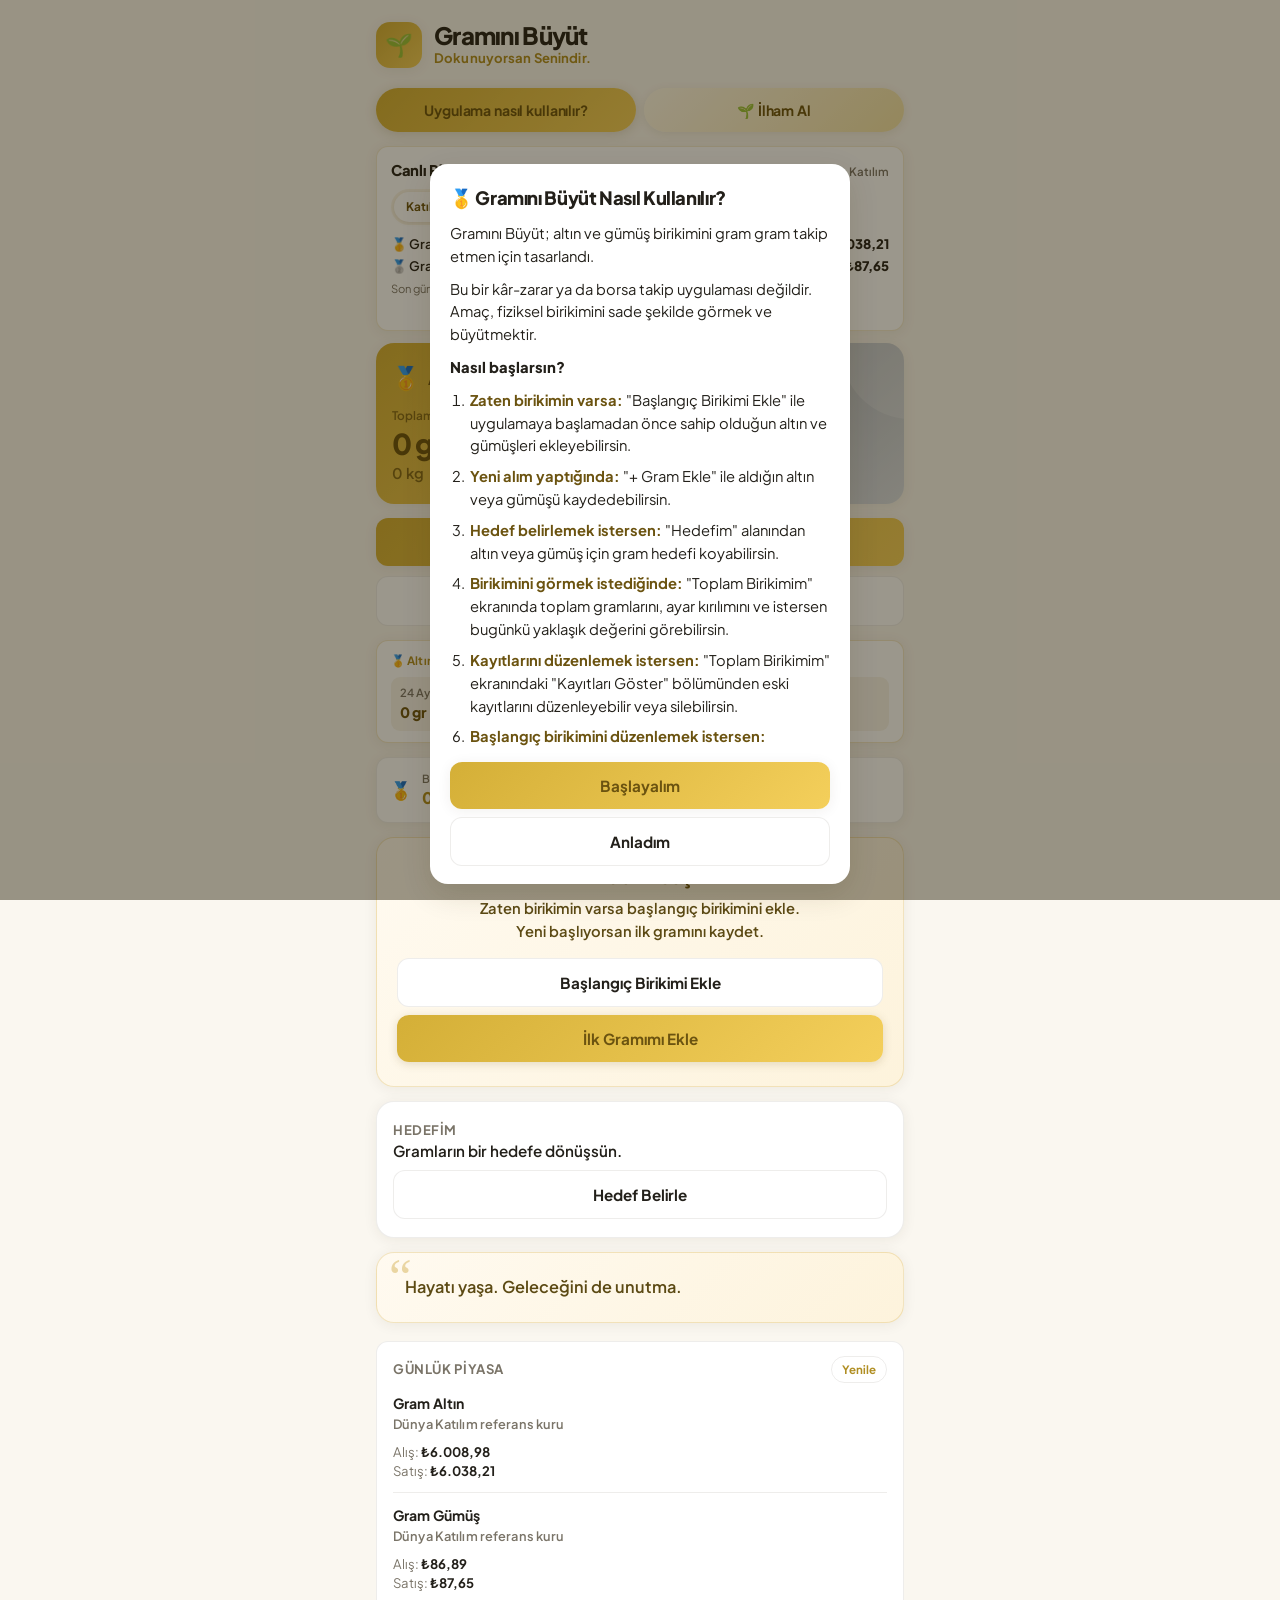
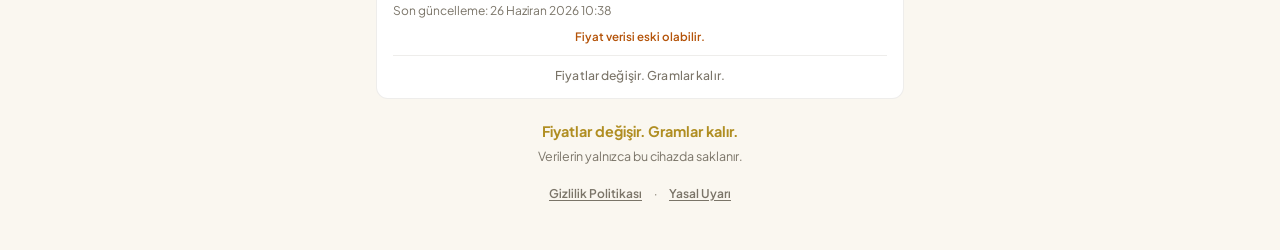
==== index.html @ e0382fda "Add files via upload feat: add live market card and dual market architecture" ====
<!DOCTYPE html>
<html lang="tr">
<head>
  <meta charset="UTF-8">
  <meta name="viewport" content="width=device-width, initial-scale=1.0, viewport-fit=cover">
  <meta name="theme-color" content="#caa12f">
  <meta name="apple-mobile-web-app-capable" content="yes">
  <meta name="apple-mobile-web-app-title" content="Gramını Büyüt">
  <meta name="apple-mobile-web-app-status-bar-style" content="default">
  <meta name="description" content="Fiziksel altın ve külçe gümüş biriktirme alışkanlığı. Dokunuyorsan Senindir.">
  <title>Gramını Büyüt</title>
  <link rel="manifest" href="manifest.webmanifest">
  <link rel="icon" href="favicon.ico" sizes="48x48">
  <link rel="icon" href="icons/icon.svg" type="image/svg+xml">
  <link rel="icon" href="icons/icon-192.png" sizes="192x192" type="image/png">
  <link rel="apple-touch-icon" href="icons/apple-touch-icon.png">
  <link rel="stylesheet" href="styles.css?v=40">
  <link rel="preconnect" href="https://fonts.googleapis.com">
  <link rel="preconnect" href="https://fonts.gstatic.com" crossorigin>
  <link href="https://fonts.googleapis.com/css2?family=Plus+Jakarta+Sans:wght@400;500;600;700;800&display=swap" rel="stylesheet">
</head>
<body>
  <div class="app">
    <header class="header">
      <div class="brand" id="brand-home-btn" role="button" tabindex="0" aria-label="Ana sayfaya dön">
        <span class="brand-logo" aria-hidden="true">🌱</span>
        <div class="brand-text">
          <h1 class="brand-title" id="brand-title">Gramını Büyüt</h1>
          <p class="brand-tagline">Dokunuyorsan Senindir.</p>
          <p class="brand-greeting hidden" id="brand-greeting"></p>
        </div>
      </div>
    </header>

    <!-- ANA EKRAN -->
    <main class="view" id="home-view">
      <div class="home-help-wrap">
        <button type="button" class="home-help-btn" id="open-onboarding-btn">Uygulama nasıl kullanılır?</button>
        <button type="button" class="home-inspiration-btn" id="open-inspiration-btn">🌱 İlham Al</button>
      </div>

      <section class="live-market-card" id="live-market-card" aria-labelledby="live-market-title">
        <div class="live-market-head">
          <h2 class="live-market-title" id="live-market-title">Canlı Piyasa</h2>
          <span class="live-market-source-label" id="live-market-source-label" aria-hidden="true"></span>
        </div>
        <div class="market-source-picker" role="tablist" aria-label="Piyasa kaynağı">
          <button type="button" class="market-source-btn active" data-source="participation" role="tab" aria-selected="true">Katılım</button>
          <button type="button" class="market-source-btn" data-source="freeMarket" role="tab" aria-selected="false">Serbest Piyasa</button>
        </div>
        <div class="live-market-body" id="live-market-body"></div>
        <p class="live-market-disclaimer">Fiyatlar bilgilendirme amaçlıdır, yatırım tavsiyesi değildir.</p>
      </section>

      <section class="totals">
        <article class="total-card total-gold">
          <div class="total-card-head">
            <span class="total-icon" aria-hidden="true">🥇</span>
            <span class="total-name">Altın</span>
          </div>
          <p class="total-label">Toplam Altın Gramı</p>
          <p class="total-grams" id="gold-total-grams">0 gr</p>
          <p class="total-kg" id="gold-total-kg">0 kg</p>
          <p class="total-estimate hidden" id="gold-total-estimate"></p>
        </article>

        <article class="total-card total-silver">
          <div class="total-card-head">
            <span class="total-icon" aria-hidden="true">🥈</span>
            <span class="total-name">Gümüş</span>
          </div>
          <p class="total-label">Toplam Gümüş Gramı</p>
          <p class="total-grams" id="silver-total-grams">0 gr</p>
          <p class="total-kg" id="silver-total-kg">0 kg</p>
          <p class="total-estimate hidden" id="silver-total-estimate"></p>
        </article>
      </section>

      <div class="home-actions home-actions--primary">
        <button type="button" class="btn btn-primary btn-block" id="open-add-btn">+ Gram Ekle</button>
        <button type="button" class="btn btn-ghost btn-block" id="open-history-btn">📊 Toplam Birikimim</button>
      </div>

      <section class="purity-strip" id="gold-purity-strip">
        <span class="purity-strip-label">🥇 Altın ayar kırılımı</span>
        <div class="purity-breakdown" id="gold-purity-breakdown"></div>
      </section>

      <section class="month-bar">
        <div class="month-stat month-gold">
          <span class="month-stat-icon" aria-hidden="true">🥇</span>
          <div class="month-stat-text">
            <span class="month-stat-label">Bu ay eklenen altın</span>
            <span class="month-stat-value" id="gold-month-grams">0 gr</span>
          </div>
        </div>
        <div class="month-stat month-silver">
          <span class="month-stat-icon" aria-hidden="true">🥈</span>
          <div class="month-stat-text">
            <span class="month-stat-label">Bu ay eklenen gümüş</span>
            <span class="month-stat-value" id="silver-month-grams">0 gr</span>
          </div>
        </div>
      </section>

      <section class="start-card hidden" id="start-card">
        <h2 class="start-card-title">İlk adımı seç</h2>
        <p class="start-card-text">Zaten birikimin varsa başlangıç birikimini ekle.<br>Yeni başlıyorsan ilk gramını kaydet.</p>
        <div class="start-card-actions">
          <button type="button" class="btn btn-ghost start-card-btn" id="start-card-initial-btn">Başlangıç Birikimi Ekle</button>
          <button type="button" class="btn btn-primary start-card-btn" id="start-card-first-gram-btn">İlk Gramımı Ekle</button>
        </div>
      </section>

      <section class="journey-card" id="journey-card">
        <div class="journey-row">
          <span class="journey-label">İlk gram</span>
          <span class="journey-value" id="journey-first-date">—</span>
        </div>
        <div class="journey-row">
          <span class="journey-label" id="journey-days-label">Gramını büyütmeye başlayalı</span>
          <span class="journey-value" id="journey-days">—</span>
        </div>
        <div class="journey-row journey-rhythm">
          <span class="journey-label">Birikim ritmi</span>
          <span class="journey-value" id="journey-rhythm">—</span>
        </div>
      </section>

      <section class="goal-card" id="goal-card"></section>

      <section class="motivation-card" id="motivation-card">
        <span class="motivation-quote-mark" aria-hidden="true">“</span>
        <p class="motivation-text" id="motivation-text"></p>
      </section>

      <section class="market-card" id="market-card">
        <div class="market-card-head">
          <h2 class="market-card-title">Günlük Piyasa</h2>
          <button type="button" class="market-refresh-btn" id="market-refresh-btn" aria-label="Fiyatları yenile">Yenile</button>
        </div>
        <div class="market-card-body" id="market-card-body"></div>
        <p class="market-card-foot">Fiyatlar değişir. Gramlar kalır.</p>
      </section>

      <footer class="footer">
        <p class="footer-tagline">Fiyatlar değişir. Gramlar kalır.</p>
        <p class="footer-note">Verilerin yalnızca bu cihazda saklanır.</p>
        <nav class="footer-legal" aria-label="Yasal bilgiler">
          <a href="./privacy-policy.html">Gizlilik Politikası</a>
          <span class="footer-legal-sep" aria-hidden="true">·</span>
          <a href="./legal-notice.html">Yasal Uyarı</a>
        </nav>
      </footer>
    </main>

    <!-- KAYIT EKLE / DÜZENLE -->
    <main class="view hidden" id="add-view">
      <button type="button" class="btn-back" id="add-back-btn"><span aria-hidden="true">←</span> Panoma Dön</button>
      <section class="card">
        <h2 class="card-title" id="add-title">Gram Ekle</h2>
        <p class="card-desc" id="add-desc">Biriktirdiğin fiziksel altın veya gümüşü ekle.</p>

        <form id="record-form" class="record-form">
          <div class="field">
            <span class="field-label">Varlık türü</span>
            <div class="segment" id="asset-segment" role="tablist">
              <button type="button" class="segment-btn active" data-asset="gold" role="tab">🥇 Altın</button>
              <button type="button" class="segment-btn" data-asset="silver" role="tab">🥈 Gümüş</button>
            </div>
          </div>

          <div class="field" id="purity-field">
            <span class="field-label">Ayar</span>
            <div class="segment segment-purity" id="purity-segment" role="tablist"></div>
          </div>

          <div class="field">
            <label class="field-label" for="item-type">Ürün türü</label>
            <select id="item-type" class="select-input"></select>
          </div>

          <div class="field" id="quantity-field">
            <label class="field-label" for="quantity">Adet</label>
            <div class="stepper">
              <button type="button" class="stepper-btn" id="qty-minus" aria-label="Azalt">−</button>
              <input type="number" id="quantity" class="stepper-input" min="1" step="1" value="1" inputmode="numeric">
              <button type="button" class="stepper-btn" id="qty-plus" aria-label="Artır">+</button>
            </div>
          </div>

          <div class="field hidden" id="grams-field">
            <label class="field-label" for="grams-input">Gram</label>
            <div class="grams-input-wrap">
              <input type="number" id="grams-input" class="text-input" min="0.01" step="any" placeholder="0" inputmode="decimal">
              <span class="grams-unit">gr</span>
            </div>
          </div>

          <p class="grams-preview" id="grams-preview" aria-live="polite"></p>

          <div class="field">
            <label class="field-label" for="record-date">Tarih</label>
            <input type="date" id="record-date" class="text-input">
          </div>

          <div class="field">
            <label class="field-label" for="record-note">Not <span class="field-optional">(opsiyonel)</span></label>
            <input type="text" id="record-note" class="text-input" maxlength="140" placeholder="Örn: Bayram harçlığıyla aldım">
          </div>

          <button type="submit" class="btn btn-primary btn-block" id="record-submit">Kaydet</button>
        </form>
      </section>
    </main>

    <!-- TOPLAM BİRİKİMİM -->
    <main class="view hidden" id="history-view">
      <button type="button" class="btn-back" id="history-back-btn"><span aria-hidden="true">←</span> Panoma Dön</button>
      <section class="card">
        <h2 class="card-title">Toplam Birikimim</h2>
        <p class="card-desc">Tüm altın ve gümüş birikimin tek yerde.</p>

        <!-- Üst özet -->
        <div class="summary-block">
          <div class="summary-totals">
            <div class="summary-total summary-gold">
              <span class="summary-total-label">🥇 Toplam Altın</span>
              <span class="summary-total-value" id="summary-gold-total">0 gr</span>
            </div>
            <div class="summary-total summary-silver">
              <span class="summary-total-label">🥈 Toplam Gümüş</span>
              <span class="summary-total-value" id="summary-silver-total">0 gr</span>
            </div>
          </div>
          <div class="summary-purity">
            <span class="summary-purity-title">Altın ayar kırılımı</span>
            <div class="purity-breakdown" id="summary-purity-breakdown"></div>
          </div>
        </div>

        <!-- Tahmini değer opsiyonu (ikincil) -->
        <div class="estimate-option">
          <label class="switch-row" for="estimate-toggle">
            <span class="switch-text">Bugünkü tahmini değerini görmek ister misin?</span>
            <span class="switch">
              <input type="checkbox" id="estimate-toggle">
              <span class="switch-track" aria-hidden="true"></span>
            </span>
          </label>
          <div id="estimate-panel" class="estimate-panel hidden"></div>
        </div>

        <div class="initial-edit-wrap hidden" id="initial-edit-wrap">
          <button type="button" class="btn btn-ghost btn-block initial-edit-btn" id="edit-initial-records-btn">Başlangıç Birikimlerimi Düzenle</button>
        </div>

        <!-- Kayıt listesi -->
        <div class="savings-list-section" id="history-records-section">
          <div class="savings-list-header">
            <h3 class="savings-list-title">Kayıtlar</h3>
            <button
              type="button"
              class="savings-list-toggle"
              id="history-records-toggle"
              aria-expanded="false"
              aria-controls="history-records-panel"
            >Kayıtları Göster</button>
          </div>
          <div id="history-records-panel" class="history-records-panel hidden">
            <div id="history-list"></div>
            <p id="history-empty" class="empty-text hidden">Henüz gram eklemedin. İlk gramını eklemeye ne dersin?</p>
          </div>
        </div>
      </section>
    </main>

    <!-- KUTLAMA -->
    <div id="celebrate-overlay" class="modal-overlay hidden">
      <div class="modal celebrate-modal">
        <span class="celebrate-emoji" aria-hidden="true">🎉</span>
        <h2 class="celebrate-title">Tebrikler!</h2>
        <p class="celebrate-lead">Bugün gelecekteki kendin için harika bir şey yaptın.</p>
        <ul class="celebrate-stats" id="celebrate-stats"></ul>
        <p class="celebrate-footer">Gramını büyütmeye devam et.</p>
        <button type="button" class="btn btn-primary btn-block" id="celebrate-close">Panoma Dön</button>
      </div>
    </div>

    <!-- BAŞLANGIÇ BİRİKİMİ -->
    <div id="initial-overlay" class="modal-overlay hidden">
      <div class="modal modal-compact initial-modal">
        <h3 class="modal-title" id="initial-modal-title">Başlangıç Birikimi</h3>
        <p class="modal-lead">Uygulamaya başlamadan önce sahip olduğun altın ve gümüşleri tek seferde ekleyebilirsin.</p>
        <form id="initial-form" class="initial-form">
          <div class="field">
            <span class="field-label">Varlık</span>
            <div class="segment" id="initial-asset-segment" role="tablist">
              <button type="button" class="segment-btn active" data-asset="gold" role="tab">🥇 Altın</button>
              <button type="button" class="segment-btn" data-asset="silver" role="tab">🥈 Gümüş</button>
            </div>
          </div>
          <div class="field" id="initial-purity-field">
            <span class="field-label">Ayar</span>
            <div class="segment segment-purity" id="initial-purity-segment" role="tablist"></div>
          </div>
          <div class="field">
            <label class="field-label" for="initial-grams-input">Gram</label>
            <div class="grams-input-wrap">
              <input type="number" id="initial-grams-input" class="text-input" min="0.01" step="any" placeholder="0" inputmode="decimal" required>
              <span class="grams-unit">gr</span>
            </div>
          </div>
          <p class="initial-save-notice hidden" id="initial-save-notice" role="status">✓ Başlangıç birikimi kaydedildi.<br>İstersen başka bir birikim daha ekleyebilirsin.</p>
          <button type="submit" class="btn btn-primary btn-block">Kaydet</button>
          <button type="button" class="btn btn-ghost btn-block" id="initial-cancel-btn">Vazgeç</button>
        </form>
        <p class="initial-count-note hidden" id="initial-count-note"></p>
        <button type="button" class="btn btn-ghost btn-block hidden" id="initial-done-btn">Bitir</button>
      </div>
    </div>

    <!-- SİL ONAY -->
    <div id="delete-overlay" class="modal-overlay hidden">
      <div class="modal modal-compact">
        <h3 class="modal-title">Kaydı Sil</h3>
        <p class="modal-lead">Bu kaydı silmek istediğine emin misin?</p>
        <p class="delete-record-name" id="delete-record-name"></p>
        <p class="modal-warning">Bu işlem geri alınamaz.</p>
        <div class="modal-actions">
          <button type="button" class="btn btn-ghost" id="delete-cancel">Vazgeç</button>
          <button type="button" class="btn btn-danger" id="delete-confirm">Sil</button>
        </div>
      </div>
    </div>

    <!-- HEDEF -->
    <div id="goal-overlay" class="modal-overlay hidden">
      <div class="modal modal-compact goal-modal">
        <h3 class="modal-title" id="goal-modal-title">Hedef Belirle</h3>
        <p class="modal-lead">Fiziksel birikim hedefini gram üzerinden belirle.</p>
        <form id="goal-form" class="goal-form">
          <div class="field">
            <span class="field-label">Varlık</span>
            <div class="segment" id="goal-asset-segment" role="tablist">
              <button type="button" class="segment-btn active" data-asset="gold" role="tab">🥇 Altın</button>
              <button type="button" class="segment-btn" data-asset="silver" role="tab">🥈 Gümüş</button>
            </div>
          </div>
          <div class="field">
            <label class="field-label" for="goal-title">Hedef adı</label>
            <input type="text" id="goal-title" class="text-input" maxlength="80" placeholder="Ör. İlk bahçeli evim için" required>
          </div>
          <div class="field">
            <label class="field-label" for="goal-target-grams">Hedef gram</label>
            <div class="grams-input-wrap">
              <input type="number" id="goal-target-grams" class="text-input" min="0.01" step="any" placeholder="10" inputmode="decimal" required>
              <span class="grams-unit">gr</span>
            </div>
          </div>
          <button type="submit" class="btn btn-primary btn-block">Kaydet</button>
          <button type="button" class="btn btn-danger btn-block hidden" id="goal-delete-btn">Hedefi Sil</button>
          <button type="button" class="btn btn-ghost btn-block" id="goal-cancel-btn">Vazgeç</button>
        </form>
      </div>
    </div>

    <!-- HOŞ GELDİN / UYGULAMA HAKKINDA -->
    <div id="onboarding-overlay" class="modal-overlay onboarding-overlay hidden">
      <div class="modal onboarding-modal" role="dialog" aria-labelledby="onboarding-title">
        <h2 class="onboarding-title" id="onboarding-title">🥇 Gramını Büyüt Nasıl Kullanılır?</h2>
        <div class="onboarding-body">
          <p>Gramını Büyüt; altın ve gümüş birikimini gram gram takip etmen için tasarlandı.</p>
          <p>Bu bir kâr-zarar ya da borsa takip uygulaması değildir. Amaç, fiziksel birikimini sade şekilde görmek ve büyütmektir.</p>
          <p class="onboarding-subtitle">Nasıl başlarsın?</p>
          <ol class="onboarding-list onboarding-steps">
            <li><strong>Zaten birikimin varsa:</strong> &quot;Başlangıç Birikimi Ekle&quot; ile uygulamaya başlamadan önce sahip olduğun altın ve gümüşleri ekleyebilirsin.</li>
            <li><strong>Yeni alım yaptığında:</strong> &quot;+ Gram Ekle&quot; ile aldığın altın veya gümüşü kaydedebilirsin.</li>
            <li><strong>Hedef belirlemek istersen:</strong> &quot;Hedefim&quot; alanından altın veya gümüş için gram hedefi koyabilirsin.</li>
            <li><strong>Birikimini görmek istediğinde:</strong> &quot;Toplam Birikimim&quot; ekranında toplam gramlarını, ayar kırılımını ve istersen bugünkü yaklaşık değerini görebilirsin.</li>
            <li><strong>Kayıtlarını düzenlemek istersen:</strong> &quot;Toplam Birikimim&quot; ekranındaki &quot;Kayıtları Göster&quot; bölümünden eski kayıtlarını düzenleyebilir veya silebilirsin.</li>
            <li><strong>Başlangıç birikimini düzenlemek istersen:</strong> &quot;Başlangıç Birikimlerimi Düzenle&quot; butonundan önceki birikim kayıtlarına ulaşabilirsin.</li>
          </ol>
          <p class="onboarding-subtitle">Unutma:</p>
          <p>Büyük birikimler çoğu zaman büyük adımlarla değil, küçük ama düzenli adımlarla oluşur.</p>
          <p>Bugün az olabilir ama az, yoktan çoktur.</p>
          <p class="onboarding-signoff">Dokunuyorsan senindir. 🥇🥈</p>
        </div>
        <div class="onboarding-actions">
          <button type="button" class="btn btn-primary btn-block" id="onboarding-start-btn">Başlayalım</button>
          <button type="button" class="btn btn-ghost btn-block" id="onboarding-got-it-btn">Anladım</button>
        </div>
      </div>
    </div>

    <!-- İSİM (ilk açılışta bir kez) -->
    <div id="name-overlay" class="modal-overlay hidden">
      <div class="modal modal-compact">
        <span class="name-emoji" aria-hidden="true">🌱</span>
        <h3 class="modal-title">Adın nedir?</h3>
        <p class="modal-lead">Sana sıcak bir şekilde hitap edebilmek için.</p>
        <form id="name-form" class="name-form">
          <input type="text" id="name-input" class="text-input" maxlength="40" placeholder="Adın" autocomplete="given-name">
          <button type="submit" class="btn btn-primary btn-block">Başla</button>
        </form>
      </div>
    </div>

    <!-- İLHAM KARTLARI -->
    <div id="inspiration-overlay" class="modal-overlay hidden">
      <div class="modal inspiration-modal" role="dialog" aria-label="İlham Kartı">
        <p class="inspiration-category" id="inspiration-category"></p>
        <div class="inspiration-card-display">
          <p class="inspiration-text" id="inspiration-text"></p>
          <p class="inspiration-signoff">Gramını Büyüt 🌱</p>
        </div>
        <div class="inspiration-actions">
          <button type="button" class="btn btn-primary btn-block" id="inspiration-next-btn">Yeni Kart</button>
          <button type="button" class="btn btn-ghost btn-block" id="inspiration-close-btn">Kapat</button>
        </div>
      </div>
    </div>

    <div id="toast" class="toast hidden"></div>
  </div>

  <script src="inspiration-cards.js?v=2"></script>
  <script src="app.js?v=42"></script>
</body>
</html>
---- styles.css ----
*,
*::before,
*::after { box-sizing: border-box; margin: 0; padding: 0; }

:root {
  --bg: #faf7f0;
  --surface: #ffffff;
  --surface-2: #f7f4ec;
  --border: rgba(40, 30, 0, 0.08);
  --text: #23201a;
  --text-muted: #7a7468;
  --primary: #caa12f;
  --primary-hover: #b08e22;
  --danger: #dc2626;
  --radius: 18px;
  --radius-sm: 12px;
  --shadow: 0 2px 14px rgba(60, 45, 0, 0.07);
  --shadow-hover: 0 10px 30px rgba(60, 45, 0, 0.14);
  --gold-from: #d4af37;
  --gold-to: #f4cf5b;
  --gold-ink: #6b5310;
  --silver-from: #9aa1ab;
  --silver-to: #d7dce3;
  --silver-ink: #3f4651;
  --font: 'Plus Jakarta Sans', system-ui, -apple-system, sans-serif;
}

body {
  font-family: var(--font);
  background: var(--bg);
  color: var(--text);
  line-height: 1.5;
  min-height: 100vh;
  -webkit-font-smoothing: antialiased;
}

.app {
  max-width: 560px;
  margin: 0 auto;
  padding: 22px 16px calc(40px + env(safe-area-inset-bottom));
}

/* Header */
.header { margin-bottom: 20px; }

.brand {
  display: flex;
  align-items: center;
  gap: 12px;
  cursor: pointer;
}

.brand:hover { opacity: 0.88; }

.brand:focus-visible {
  outline: 2px solid var(--primary);
  outline-offset: 4px;
  border-radius: var(--radius-sm);
}

.brand-logo {
  width: 46px; height: 46px;
  display: flex; align-items: center; justify-content: center;
  border-radius: 14px;
  font-size: 1.4rem;
  background: linear-gradient(135deg, var(--gold-from), var(--gold-to));
  box-shadow: var(--shadow);
  flex-shrink: 0;
}

.brand-title {
  font-size: 1.5rem;
  font-weight: 800;
  letter-spacing: -0.03em;
  line-height: 1.1;
}

.brand-tagline {
  color: var(--primary-hover);
  font-size: 0.82rem;
  font-weight: 700;
  letter-spacing: 0.01em;
}

.brand-greeting {
  margin-top: 3px;
  font-size: 0.92rem;
  font-weight: 600;
  color: var(--text-muted);
  letter-spacing: -0.01em;
}

/* Views */
.view { animation: fade-in 0.25s ease; }
.hidden { display: none !important; }

@keyframes fade-in {
  from { opacity: 0; transform: translateY(6px); }
  to { opacity: 1; transform: translateY(0); }
}

/* Home help / inspiration buttons */
.home-help-wrap {
  display: flex;
  flex-direction: row;
  flex-wrap: wrap;
  justify-content: center;
  align-items: stretch;
  gap: 8px;
  margin-top: 14px;
  margin-bottom: 14px;
}

.home-help-btn,
.home-inspiration-btn {
  display: inline-flex;
  align-items: center;
  justify-content: center;
  min-height: 44px;
  padding: 11px 16px;
  border: none;
  border-radius: 999px;
  font: inherit;
  font-size: 0.88rem;
  font-weight: 700;
  letter-spacing: -0.01em;
  line-height: 1.2;
  text-align: center;
  cursor: pointer;
  flex: 1 1 160px;
  max-width: 100%;
  transition: transform 0.12s ease, box-shadow 0.15s ease, background 0.15s ease;
}

.home-help-btn {
  background: linear-gradient(135deg, var(--gold-from), var(--gold-to));
  box-shadow: 0 2px 12px rgba(107, 83, 16, 0.18);
  color: var(--gold-ink);
}

.home-inspiration-btn {
  background: linear-gradient(135deg, #fff9eb, #f3e2a8);
  box-shadow: 0 2px 10px rgba(107, 83, 16, 0.1);
  color: var(--gold-ink);
}

.home-help-btn:hover {
  box-shadow: var(--shadow-hover);
}

.home-inspiration-btn:hover {
  background: linear-gradient(135deg, #fff5dc, #edd889);
  box-shadow: 0 4px 14px rgba(107, 83, 16, 0.14);
}

.home-help-btn:active,
.home-inspiration-btn:active { transform: scale(0.98); }

.home-help-btn:focus-visible,
.home-inspiration-btn:focus-visible {
  outline: 2px solid var(--primary);
  outline-offset: 3px;
}

@media (max-width: 400px) {
  .home-help-wrap {
    flex-direction: column;
    align-items: stretch;
  }

  .home-help-btn,
  .home-inspiration-btn {
    flex: none;
    width: 100%;
  }
}

/* Canlı Piyasa (kompakt üst kart) */
.live-market-card {
  background: var(--surface);
  border: 1px solid rgba(202, 161, 47, 0.22);
  border-radius: var(--radius-sm);
  padding: 12px 14px 10px;
  margin-bottom: 12px;
  box-shadow: var(--shadow);
}

.live-market-head {
  display: flex;
  align-items: baseline;
  justify-content: space-between;
  gap: 8px;
  margin-bottom: 8px;
}

.live-market-title {
  font-size: 0.92rem;
  font-weight: 800;
  letter-spacing: -0.02em;
  margin: 0;
}

.live-market-source-label {
  font-size: 0.72rem;
  font-weight: 600;
  color: var(--text-muted);
  white-space: nowrap;
}

.market-source-picker {
  display: inline-flex;
  gap: 4px;
  padding: 3px;
  margin-bottom: 10px;
  background: rgba(202, 161, 47, 0.1);
  border-radius: 999px;
}

.market-source-btn {
  border: none;
  background: transparent;
  color: var(--text-muted);
  font: inherit;
  font-size: 0.74rem;
  font-weight: 700;
  padding: 6px 12px;
  border-radius: 999px;
  cursor: pointer;
  transition: background 0.15s ease, color 0.15s ease;
}

.market-source-btn.active {
  background: var(--surface);
  color: var(--gold-ink);
  box-shadow: 0 1px 4px rgba(107, 83, 16, 0.12);
}

.market-source-btn:focus-visible {
  outline: 2px solid var(--primary);
  outline-offset: 2px;
}

.live-market-row {
  display: flex;
  align-items: center;
  justify-content: space-between;
  gap: 8px;
  font-size: 0.82rem;
  line-height: 1.35;
  margin: 0 0 4px;
}

.live-market-row--muted {
  opacity: 0.65;
}

.live-market-row-label {
  font-weight: 600;
  flex-shrink: 0;
}

.live-market-row-value {
  font-weight: 800;
  text-align: right;
  min-width: 0;
}

.live-market-change {
  display: inline-block;
  margin-left: 6px;
  font-size: 0.72rem;
  font-weight: 700;
  white-space: nowrap;
}

.live-market-change--up { color: #1a7f4b; }
.live-market-change--down { color: #b42318; }

.live-market-updated {
  font-size: 0.7rem;
  color: var(--text-muted);
  margin: 6px 0 0;
}

.live-market-unavailable {
  font-size: 0.8rem;
  color: var(--text-muted);
  margin: 0;
}

.live-market-disclaimer {
  font-size: 0.68rem;
  color: var(--text-muted);
  line-height: 1.4;
  margin: 8px 0 0;
  text-align: center;
}

/* Total cards (en önemli metrikler) */
.totals {
  display: grid;
  grid-template-columns: 1fr 1fr;
  gap: 12px;
  margin-bottom: 14px;
}

.total-card {
  border-radius: var(--radius);
  padding: 18px 16px 20px;
  color: #fff;
  box-shadow: var(--shadow);
  position: relative;
  overflow: hidden;
  min-width: 0;
}

.total-card::after {
  content: '';
  position: absolute;
  top: -40%; right: -30%;
  width: 140px; height: 140px;
  border-radius: 50%;
  background: rgba(255, 255, 255, 0.18);
}

.total-gold { background: linear-gradient(140deg, var(--gold-from), var(--gold-to)); color: var(--gold-ink); }
.total-silver { background: linear-gradient(140deg, var(--silver-from), var(--silver-to)); color: var(--silver-ink); }

.total-card-head {
  display: flex;
  align-items: center;
  gap: 8px;
  margin-bottom: 12px;
}

.total-icon { font-size: 1.4rem; }

.total-name {
  font-weight: 800;
  font-size: 1.05rem;
  letter-spacing: -0.01em;
}

.total-label {
  font-size: 0.74rem;
  font-weight: 600;
  opacity: 0.78;
  margin-bottom: 2px;
}

.total-grams {
  font-size: clamp(1.25rem, 6.5vw, 1.8rem);
  font-weight: 800;
  letter-spacing: -0.03em;
  line-height: 1.15;
  overflow-wrap: anywhere;
  word-break: break-word;
}

.total-kg {
  font-size: 0.92rem;
  font-weight: 600;
  opacity: 0.8;
  margin-top: 2px;
}

.total-estimate {
  font-size: 0.72rem;
  font-weight: 600;
  opacity: 0.88;
  margin-top: 8px;
  line-height: 1.35;
  overflow-wrap: anywhere;
}

/* Gold purity breakdown (toplam altının altında) */
.purity-strip {
  background: var(--surface);
  border: 1px solid rgba(202, 161, 47, 0.25);
  border-radius: var(--radius-sm);
  padding: 11px 14px;
  margin-bottom: 14px;
  box-shadow: var(--shadow);
}

.purity-strip-label {
  display: block;
  font-size: 0.72rem;
  font-weight: 700;
  color: var(--primary-hover);
  margin-bottom: 8px;
  letter-spacing: 0.01em;
}

.purity-breakdown {
  display: grid;
  grid-template-columns: repeat(3, 1fr);
  gap: 8px;
}

.purity-line {
  display: flex;
  flex-direction: column;
  gap: 1px;
  background: var(--surface-2);
  border-radius: 9px;
  padding: 7px 9px;
}

.purity-name { font-size: 0.7rem; color: var(--text-muted); font-weight: 600; }
.purity-grams { font-size: 0.9rem; font-weight: 800; letter-spacing: -0.02em; color: var(--gold-ink); }

/* Month bar (ikinci seviye) */
.month-bar {
  display: grid;
  grid-template-columns: 1fr 1fr;
  gap: 10px;
  margin-bottom: 14px;
}

.month-stat {
  display: flex;
  align-items: center;
  gap: 10px;
  background: var(--surface);
  border: 1px solid var(--border);
  border-radius: var(--radius-sm);
  padding: 12px 13px;
  box-shadow: var(--shadow);
}

.month-stat-icon { font-size: 1.1rem; }
.month-stat-text { display: flex; flex-direction: column; min-width: 0; }
.month-stat-label { font-size: 0.7rem; color: var(--text-muted); font-weight: 600; }
.month-stat-value { font-size: 1rem; font-weight: 800; letter-spacing: -0.02em; }
.month-gold .month-stat-value { color: var(--primary-hover); }
.month-silver .month-stat-value { color: var(--silver-ink); }

/* Journey card */
.journey-card {
  background: var(--surface);
  border: 1px solid var(--border);
  border-radius: var(--radius);
  padding: 14px 16px;
  box-shadow: var(--shadow);
  margin-bottom: 14px;
}

.journey-row {
  display: flex;
  justify-content: space-between;
  align-items: baseline;
  gap: 12px;
  padding: 6px 0;
}

.journey-row + .journey-row { border-top: 1px solid var(--border); }

.journey-label { color: var(--text-muted); font-size: 0.85rem; font-weight: 600; }
.journey-value { font-weight: 800; font-size: 0.95rem; text-align: right; letter-spacing: -0.01em; }
.journey-rhythm .journey-value { color: var(--primary-hover); }

/* İlk gün özel satırı: tek, ortalı, vurgulu */
.journey-row.first-day { justify-content: center; }
.journey-row.first-day .journey-value {
  text-align: center;
  font-size: 1.05rem;
  color: var(--primary-hover);
}

/* Başlangıç kartı (kayıt yokken) */
.start-card {
  text-align: center;
  background: linear-gradient(135deg, #fffaf0, #fdf3dc);
  border: 1px solid rgba(202, 161, 47, 0.25);
  border-radius: var(--radius);
  padding: 24px 20px;
  margin-bottom: 14px;
  box-shadow: var(--shadow);
}

.start-card-title {
  font-size: 1.18rem;
  font-weight: 800;
  letter-spacing: -0.02em;
  color: var(--gold-ink);
  margin-bottom: 6px;
}

.start-card-text {
  font-size: 0.92rem;
  font-weight: 600;
  line-height: 1.55;
  color: #5c4a14;
  margin-bottom: 16px;
}

.start-card-actions {
  display: flex;
  flex-direction: column;
  gap: 8px;
}

.start-card-btn {
  min-height: 44px;
  padding: 11px 14px;
  font-size: 0.88rem;
}

.start-card-btn.btn-primary {
  box-shadow: 0 2px 10px rgba(107, 83, 16, 0.18);
}

.start-card--focus {
  animation: start-card-pulse 1.2s ease;
}

@keyframes start-card-pulse {
  0%, 100% { box-shadow: var(--shadow); }
  50% { box-shadow: 0 0 0 3px rgba(202, 161, 47, 0.45), var(--shadow-hover); }
}

.text-link-btn {
  background: none;
  border: none;
  padding: 0;
  font: inherit;
  font-size: 0.88rem;
  font-weight: 600;
  color: var(--primary-hover);
  text-decoration: underline;
  text-underline-offset: 3px;
  cursor: pointer;
}

.text-link-btn:hover {
  color: var(--primary);
}

.initial-entry-link-wrap {
  text-align: center;
  margin: 4px 0 0;
}

.initial-entry-link-wrap--history {
  margin: 0 0 14px;
}

.initial-modal .initial-form {
  text-align: left;
  margin-top: 16px;
}

.initial-save-notice {
  margin: 4px 0 12px;
  padding: 12px 14px;
  border-radius: var(--radius-sm);
  background: #f3faf4;
  border: 1px solid rgba(34, 120, 60, 0.18);
  font-size: 0.88rem;
  font-weight: 600;
  line-height: 1.5;
  color: #1f5c33;
}

.initial-count-note {
  margin-top: 12px;
  font-size: 0.82rem;
  font-weight: 600;
  color: var(--text-muted);
  text-align: center;
}

#initial-done-btn {
  margin-top: 8px;
}

.history-item--initial .history-item-sub--initial {
  color: var(--primary-hover);
  font-weight: 600;
}

/* Hedef kartı */
.goal-card {
  background: var(--surface);
  border: 1px solid var(--border);
  border-radius: var(--radius);
  padding: 18px 16px;
  margin-bottom: 14px;
  box-shadow: var(--shadow);
}

.goal-card--gold {
  border-color: rgba(202, 161, 47, 0.28);
  background: linear-gradient(180deg, #fffdf8 0%, var(--surface) 100%);
}

.goal-card--silver {
  border-color: rgba(140, 155, 170, 0.28);
  background: linear-gradient(180deg, #f8fafc 0%, var(--surface) 100%);
}

.goal-card-head {
  display: flex;
  align-items: center;
  justify-content: space-between;
  gap: 10px;
  margin-bottom: 6px;
}

.goal-card-title {
  font-size: 0.82rem;
  font-weight: 700;
  letter-spacing: 0.04em;
  text-transform: uppercase;
  color: var(--text-muted);
  margin: 0;
}

.goal-card-icon { font-size: 1.1rem; line-height: 1; }

.goal-card-lead,
.goal-card-subtitle {
  font-size: 0.95rem;
  font-weight: 600;
  line-height: 1.45;
  color: var(--text);
  margin: 0 0 8px;
}

.goal-card-subtitle {
  font-size: 1rem;
  font-weight: 700;
  color: var(--gold-ink);
}

.goal-card--silver .goal-card-subtitle { color: #4a5d6b; }

.goal-card-progress {
  font-size: 1.12rem;
  font-weight: 800;
  letter-spacing: -0.02em;
  margin: 0 0 4px;
}

.goal-card-percent {
  font-size: 0.82rem;
  font-weight: 600;
  color: var(--text-muted);
  margin: 0 0 10px;
}

.goal-progress {
  height: 6px;
  border-radius: 999px;
  background: rgba(202, 161, 47, 0.14);
  overflow: hidden;
  margin-bottom: 10px;
}

.goal-card--silver .goal-progress {
  background: rgba(140, 155, 170, 0.18);
}

.goal-progress-fill {
  height: 100%;
  border-radius: inherit;
  background: linear-gradient(90deg, var(--primary), var(--primary-hover));
  transition: width 0.35s ease;
}

.goal-card--silver .goal-progress-fill {
  background: linear-gradient(90deg, #8b9bab, #6f8496);
}

.goal-card-motivation,
.goal-card-done {
  font-size: 0.88rem;
  font-weight: 600;
  margin: 0 0 12px;
}

.goal-card-motivation { color: var(--primary-hover); }
.goal-card-done { color: var(--gold-ink); }

.goal-card-edit { margin-top: 2px; }

.goal-card--multi .goal-card-title {
  margin-bottom: 12px;
}

.goal-item-divider {
  height: 1px;
  background: var(--border);
  margin: 14px 0;
}

.goal-item-heading {
  font-size: 0.95rem;
  font-weight: 700;
  line-height: 1.4;
  color: var(--text);
  margin: 0 0 4px;
}

.goal-item-head {
  display: flex;
  align-items: center;
  gap: 8px;
  margin-bottom: 6px;
}

.goal-item-icon { font-size: 1.1rem; line-height: 1; }

.goal-item-subtitle {
  font-size: 1rem;
  font-weight: 700;
  line-height: 1.4;
  margin: 0 0 8px;
}

.goal-item--gold .goal-item-subtitle { color: var(--gold-ink); }
.goal-item--silver .goal-item-subtitle { color: #4a5d6b; }

.goal-item-progress {
  font-size: 1.12rem;
  font-weight: 800;
  letter-spacing: -0.02em;
  margin: 0 0 4px;
}

.goal-item-percent {
  font-size: 0.82rem;
  font-weight: 600;
  color: var(--text-muted);
  margin: 0 0 10px;
}

.goal-item--silver .goal-progress {
  background: rgba(140, 155, 170, 0.18);
}

.goal-item--silver .goal-progress-fill {
  background: linear-gradient(90deg, #8b9bab, #6f8496);
}

.goal-item-motivation,
.goal-item-done {
  font-size: 0.88rem;
  font-weight: 600;
  margin: 0 0 12px;
}

.goal-item-motivation { color: var(--primary-hover); }
.goal-item-done { color: var(--gold-ink); }

.goal-item-edit { margin-top: 2px; }

.goal-card-add-btn { margin-top: 4px; }

.segment--locked .segment-btn:not(.active) {
  opacity: 0.45;
  pointer-events: none;
}

.goal-form {
  display: flex;
  flex-direction: column;
  gap: 12px;
  margin-top: 14px;
  text-align: left;
}

.goal-modal .modal-lead { margin-bottom: 0; }

/* İsim sorma modalı */
.name-emoji {
  display: block;
  font-size: 2rem;
  margin-bottom: 6px;
}

.name-form {
  display: flex;
  flex-direction: column;
  gap: 12px;
  margin-top: 14px;
}

/* Motivation card */
.motivation-card {
  position: relative;
  background: linear-gradient(135deg, #fffaf0, #fdf3dc);
  border: 1px solid rgba(202, 161, 47, 0.25);
  border-radius: var(--radius);
  padding: 22px 20px;
  margin-bottom: 18px;
  box-shadow: var(--shadow);
}

.motivation-quote-mark {
  position: absolute;
  top: -2px; left: 12px;
  font-size: 3.2rem;
  color: rgba(202, 161, 47, 0.4);
  font-family: Georgia, serif;
  line-height: 1;
}

.motivation-text {
  position: relative;
  font-size: 1.02rem;
  font-weight: 600;
  line-height: 1.5;
  color: #5c4a14;
  padding-left: 8px;
}

/* Günlük Piyasa — ikincil bilgi kartı */
.market-card {
  background: var(--surface);
  border: 1px solid var(--border);
  border-radius: var(--radius-sm);
  padding: 14px 16px;
  margin-bottom: 16px;
  box-shadow: none;
}

.market-card-head {
  display: flex;
  align-items: center;
  justify-content: space-between;
  gap: 10px;
  margin-bottom: 10px;
}

.market-card-title {
  font-size: 0.82rem;
  font-weight: 700;
  letter-spacing: 0.04em;
  text-transform: uppercase;
  color: var(--text-muted);
  margin: 0;
}

.market-refresh-btn {
  flex-shrink: 0;
  background: none;
  border: 1px solid var(--border);
  border-radius: 999px;
  padding: 4px 10px;
  font: inherit;
  font-size: 0.72rem;
  font-weight: 700;
  color: var(--primary-hover);
  cursor: pointer;
}

.market-refresh-btn:hover:not(:disabled) {
  background: var(--surface-2);
}

.market-refresh-btn:disabled {
  opacity: 0.6;
  cursor: wait;
}

.market-refresh-btn:focus-visible {
  outline: 2px solid var(--primary);
  outline-offset: 2px;
}

.market-rows { display: flex; flex-direction: column; gap: 6px; }

.market-assets {
  display: flex;
  flex-direction: column;
  gap: 12px;
}

.market-asset + .market-asset {
  padding-top: 12px;
  border-top: 1px solid var(--border);
}

.market-asset-name {
  font-size: 0.88rem;
  font-weight: 700;
  color: var(--text);
  margin-bottom: 4px;
}

.market-asset-source {
  display: block;
  margin: -2px 0 8px;
  font-size: 0.8rem;
  font-weight: 600;
  color: var(--text-muted);
  line-height: 1.4;
  letter-spacing: 0.01em;
}

.market-price-line {
  font-size: 0.82rem;
  color: var(--text-muted);
  line-height: 1.45;
}

.market-price-line span {
  font-weight: 700;
  color: var(--text);
}

.market-row {
  display: flex;
  justify-content: space-between;
  align-items: baseline;
  gap: 12px;
}

.market-label {
  font-size: 0.88rem;
  font-weight: 600;
  color: var(--text-muted);
}

.market-value {
  font-size: 0.92rem;
  font-weight: 700;
  letter-spacing: -0.01em;
  color: var(--text);
}

.market-updated {
  margin-top: 10px;
  font-size: 0.75rem;
  color: var(--text-muted);
}

.market-stale {
  margin-top: 8px;
  font-size: 0.72rem;
  font-weight: 600;
  color: #9a7b1a;
  text-align: center;
}

.market-stale--high {
  color: #b45309;
}

.market-empty {
  font-size: 0.88rem;
  color: var(--text-muted);
  line-height: 1.45;
}

.market-unavailable {
  margin: 0;
  font-size: 0.84rem;
  color: var(--text-muted);
  line-height: 1.45;
}

.market-card-foot {
  margin-top: 10px;
  padding-top: 10px;
  border-top: 1px solid var(--border);
  font-size: 0.76rem;
  font-weight: 500;
  color: var(--text-muted);
  text-align: center;
  letter-spacing: 0.01em;
}

/* Buttons */
.btn {
  font-family: var(--font);
  font-weight: 700;
  font-size: 0.95rem;
  border: none;
  border-radius: var(--radius-sm);
  padding: 14px 18px;
  cursor: pointer;
  transition: transform 0.12s ease, background 0.15s ease, box-shadow 0.15s ease;
}

.btn:active { transform: scale(0.98); }
.btn:focus-visible { outline: 2px solid var(--primary); outline-offset: 2px; }

.btn-block { display: block; width: 100%; }

.btn-primary {
  background: linear-gradient(135deg, var(--gold-from), var(--gold-to));
  color: var(--gold-ink);
  box-shadow: var(--shadow);
}
.btn-primary:hover { box-shadow: var(--shadow-hover); }

.btn-ghost {
  background: var(--surface);
  color: var(--text);
  border: 1px solid var(--border);
}
.btn-ghost:hover { background: var(--surface-2); }

.btn-danger { background: var(--danger); color: #fff; }
.btn-danger:hover { background: #b91c1c; }

.home-actions { display: flex; flex-direction: column; gap: 10px; }

.home-actions--primary {
  margin-bottom: 14px;
}

.home-actions--primary .btn {
  min-height: 48px;
}

.btn-back {
  display: inline-flex;
  align-items: center;
  gap: 6px;
  background: none;
  border: none;
  color: var(--primary-hover);
  font-family: var(--font);
  font-weight: 700;
  font-size: 0.9rem;
  cursor: pointer;
  padding: 4px 0;
  margin-bottom: 12px;
}
.btn-back:hover { opacity: 0.8; }

/* Card */
.card {
  background: var(--surface);
  border: 1px solid var(--border);
  border-radius: var(--radius);
  padding: 20px 18px;
  box-shadow: var(--shadow);
}

.card-title { font-size: 1.25rem; font-weight: 800; letter-spacing: -0.02em; }
.card-desc { color: var(--text-muted); font-size: 0.88rem; margin: 4px 0 18px; }

/* Form */
.record-form { display: flex; flex-direction: column; gap: 16px; }
.field { display: flex; flex-direction: column; gap: 7px; }
.field-label { font-size: 0.85rem; font-weight: 700; }
.field-optional { color: var(--text-muted); font-weight: 500; }

.segment {
  display: grid;
  grid-template-columns: 1fr 1fr;
  gap: 8px;
  background: var(--surface-2);
  border-radius: var(--radius-sm);
  padding: 5px;
}

.segment-btn {
  font-family: var(--font);
  font-weight: 700;
  font-size: 0.92rem;
  border: none;
  background: transparent;
  color: var(--text-muted);
  padding: 11px 8px;
  border-radius: 9px;
  cursor: pointer;
  transition: background 0.15s ease, color 0.15s ease, box-shadow 0.15s ease;
}

.segment-btn.active {
  background: var(--surface);
  color: var(--text);
  box-shadow: var(--shadow);
}

.segment-purity { grid-template-columns: repeat(3, 1fr); }
.segment-purity .segment-btn { padding: 10px 4px; font-size: 0.88rem; }

.select-input,
.text-input {
  font-family: var(--font);
  font-size: 1rem;
  color: var(--text);
  background: var(--surface);
  border: 1.5px solid var(--border);
  border-radius: var(--radius-sm);
  padding: 12px 14px;
  width: 100%;
}

.select-input:focus,
.text-input:focus,
.grams-input-wrap:focus-within { outline: none; border-color: var(--primary); }

.stepper {
  display: grid;
  grid-template-columns: 52px 1fr 52px;
  gap: 8px;
  align-items: stretch;
}

.stepper-btn {
  font-family: var(--font);
  font-size: 1.3rem;
  font-weight: 700;
  border: 1.5px solid var(--border);
  background: var(--surface);
  color: var(--text);
  border-radius: var(--radius-sm);
  cursor: pointer;
}
.stepper-btn:hover { background: var(--surface-2); }

.stepper-input {
  font-family: var(--font);
  font-size: 1.1rem;
  font-weight: 700;
  text-align: center;
  border: 1.5px solid var(--border);
  border-radius: var(--radius-sm);
  background: var(--surface);
  color: var(--text);
  width: 100%;
}
.stepper-input:focus { outline: none; border-color: var(--primary); }

.grams-input-wrap {
  display: flex;
  align-items: center;
  border: 1.5px solid var(--border);
  border-radius: var(--radius-sm);
  background: var(--surface);
  padding-right: 14px;
}
.grams-input-wrap .text-input { border: none; }
.grams-input-wrap .text-input:focus { outline: none; }
.grams-unit { color: var(--text-muted); font-weight: 700; }

.grams-preview {
  font-size: 0.92rem;
  font-weight: 700;
  color: var(--primary-hover);
  background: var(--surface-2);
  border-radius: var(--radius-sm);
  padding: 10px 14px;
  text-align: center;
}
.grams-preview:empty { display: none; }

/* Toplam Birikimim — özet */
.summary-block { margin-bottom: 16px; }

.summary-totals {
  display: grid;
  grid-template-columns: 1fr 1fr;
  gap: 10px;
  margin-bottom: 12px;
}

.summary-total {
  display: flex;
  flex-direction: column;
  gap: 3px;
  border-radius: var(--radius-sm);
  padding: 12px 13px;
  color: #fff;
  min-width: 0;
}
.summary-gold { background: linear-gradient(140deg, var(--gold-from), var(--gold-to)); color: var(--gold-ink); }
.summary-silver { background: linear-gradient(140deg, var(--silver-from), var(--silver-to)); color: var(--silver-ink); }

.summary-total-label { font-size: 0.76rem; font-weight: 700; opacity: 0.85; }
.summary-total-value {
  font-size: clamp(1.05rem, 5vw, 1.35rem);
  font-weight: 800;
  letter-spacing: -0.03em;
  overflow-wrap: anywhere;
  word-break: break-word;
}

.summary-purity {
  background: var(--surface-2);
  border-radius: var(--radius-sm);
  padding: 11px 13px;
}
.summary-purity-title {
  display: block;
  font-size: 0.72rem;
  font-weight: 700;
  color: var(--primary-hover);
  margin-bottom: 8px;
}

/* Tahmini değer opsiyonu */
.estimate-option {
  border: 1px solid var(--border);
  border-radius: var(--radius-sm);
  padding: 12px 14px;
  margin-bottom: 18px;
}

.switch-row {
  display: flex;
  align-items: center;
  justify-content: space-between;
  gap: 12px;
  cursor: pointer;
}
.switch-text { font-size: 0.88rem; font-weight: 600; }

.switch { position: relative; flex-shrink: 0; width: 46px; height: 26px; }
.switch input { position: absolute; opacity: 0; width: 100%; height: 100%; margin: 0; cursor: pointer; }
.switch-track {
  position: absolute;
  inset: 0;
  background: #d8d3c6;
  border-radius: 999px;
  transition: background 0.18s ease;
}
.switch-track::before {
  content: '';
  position: absolute;
  top: 3px; left: 3px;
  width: 20px; height: 20px;
  background: #fff;
  border-radius: 50%;
  box-shadow: 0 1px 3px rgba(0, 0, 0, 0.25);
  transition: transform 0.18s ease;
}
.switch input:checked + .switch-track { background: var(--primary); }
.switch input:checked + .switch-track::before { transform: translateX(20px); }
.switch input:focus-visible + .switch-track { outline: 2px solid var(--primary); outline-offset: 2px; }

.estimate-panel { margin-top: 14px; }
.estimate-empty {
  color: var(--text-muted);
  font-size: 0.88rem;
  background: var(--surface-2);
  border-radius: var(--radius-sm);
  padding: 14px;
  text-align: center;
}
.estimate-lead { font-size: 0.78rem; font-weight: 700; color: var(--text-muted); margin-bottom: 8px; }
.estimate-list { list-style: none; display: flex; flex-direction: column; gap: 8px; }
.estimate-row {
  display: flex;
  justify-content: space-between;
  align-items: center;
  gap: 12px;
  background: var(--surface-2);
  border-radius: var(--radius-sm);
  padding: 11px 13px;
  font-size: 0.9rem;
  font-weight: 600;
}
.estimate-row strong { font-weight: 800; }
.estimate-row-total {
  background: linear-gradient(135deg, #fffaf0, #fdf3dc);
  border: 1px solid rgba(202, 161, 47, 0.3);
}
.estimate-row-total strong { color: var(--primary-hover); }
.estimate-breakdown-item {
  list-style: none;
  margin: -2px 0 6px;
  padding: 0 0 4px 8px;
  border-left: 2px solid rgba(202, 161, 47, 0.22);
}

.estimate-breakdown-title {
  font-size: 0.74rem;
  font-weight: 700;
  color: var(--text-muted);
  margin: 0 0 6px;
}

.estimate-breakdown {
  list-style: none;
  display: flex;
  flex-direction: column;
  gap: 4px;
  margin: 0;
  padding: 0;
}

.estimate-breakdown-row {
  display: flex;
  align-items: center;
  justify-content: space-between;
  gap: 10px;
  font-size: 0.8rem;
  color: var(--text-muted);
}

.estimate-breakdown-row span:last-child {
  font-weight: 700;
  color: var(--text);
}

.estimate-unavailable {
  font-size: 0.82rem;
  font-weight: 600;
  color: var(--text-muted);
}

.estimate-updated {
  margin-top: 10px;
  font-size: 0.75rem;
  color: var(--text-muted);
}

.estimate-note { font-size: 0.76rem; color: var(--text-muted); margin-top: 10px; text-align: center; line-height: 1.45; }

.savings-list-section {
  margin-top: 8px;
}

.initial-edit-wrap {
  margin: 16px 0 4px;
}

.initial-edit-btn {
  min-height: 44px;
  font-size: 0.88rem;
}

.savings-list-header {
  display: flex;
  align-items: center;
  justify-content: space-between;
  gap: 12px;
  margin-bottom: 12px;
}

.savings-list-title {
  font-size: 0.85rem;
  font-weight: 800;
  color: var(--text-muted);
  text-transform: uppercase;
  letter-spacing: 0.04em;
  margin: 0;
}

.savings-list-toggle {
  flex-shrink: 0;
  background: none;
  border: none;
  padding: 0;
  font: inherit;
  font-size: 0.82rem;
  font-weight: 700;
  color: var(--primary-hover);
  cursor: pointer;
  text-decoration: underline;
  text-underline-offset: 3px;
}

.savings-list-toggle:hover {
  color: var(--primary);
}

.savings-list-toggle:focus-visible {
  outline: 2px solid var(--primary);
  outline-offset: 3px;
  border-radius: 4px;
}

/* History */
#history-list { display: flex; flex-direction: column; gap: 18px; }

.history-month-group { display: flex; flex-direction: column; gap: 8px; }

.history-month-title {
  font-size: 0.8rem;
  font-weight: 800;
  color: var(--text-muted);
  text-transform: uppercase;
  letter-spacing: 0.04em;
  padding-left: 2px;
}

.history-item {
  display: flex;
  align-items: center;
  gap: 12px;
  background: var(--surface);
  border: 1px solid var(--border);
  border-radius: var(--radius-sm);
  padding: 12px 14px;
}

.history-item--initial {
  border-color: rgba(202, 161, 47, 0.32);
  background: linear-gradient(180deg, #fffdf8 0%, var(--surface) 100%);
}

.history-item--highlight {
  animation: history-item-pulse 1.2s ease;
}

@keyframes history-item-pulse {
  0%, 100% { box-shadow: none; }
  50% { box-shadow: 0 0 0 3px rgba(202, 161, 47, 0.4); }
}

.history-item-icon {
  width: 40px; height: 40px;
  flex-shrink: 0;
  display: flex; align-items: center; justify-content: center;
  font-size: 1.1rem;
  border-radius: 11px;
}
.history-item.asset-gold .history-item-icon { background: linear-gradient(135deg, var(--gold-from), var(--gold-to)); }
.history-item.asset-silver .history-item-icon { background: linear-gradient(135deg, var(--silver-from), var(--silver-to)); }

.history-item-info { flex: 1; min-width: 0; }
.history-item-name { font-weight: 700; font-size: 0.95rem; }
.history-item-meta { color: var(--text); font-size: 0.82rem; font-weight: 600; margin-top: 1px; }
.history-item-sub { color: var(--text-muted); font-size: 0.78rem; margin-top: 1px; }
.history-item-note { color: var(--text-muted); font-size: 0.8rem; font-style: italic; margin-top: 2px; }

.history-item-actions { display: flex; gap: 4px; }

.btn-icon {
  width: 44px; height: 44px;
  flex-shrink: 0;
  display: flex; align-items: center; justify-content: center;
  border: 1px solid var(--border);
  background: var(--surface);
  border-radius: 11px;
  cursor: pointer;
  font-size: 0.95rem;
}
.btn-icon:hover { background: var(--surface-2); }

.empty-text { color: var(--text-muted); text-align: center; padding: 24px 8px; font-size: 0.92rem; }

/* Modals */
.modal-overlay {
  position: fixed;
  inset: 0;
  background: rgba(35, 25, 0, 0.45);
  display: flex;
  align-items: center;
  justify-content: center;
  padding: 20px;
  z-index: 50;
  animation: fade-in 0.2s ease;
}

.modal {
  background: var(--surface);
  border-radius: var(--radius);
  padding: 26px 22px;
  width: 100%;
  max-width: 420px;
  box-shadow: var(--shadow-hover);
  animation: pop-in 0.25s ease;
}

.modal-compact { max-width: 360px; text-align: center; }

@keyframes pop-in {
  from { opacity: 0; transform: scale(0.94); }
  to { opacity: 1; transform: scale(1); }
}

.modal-title { font-size: 1.2rem; font-weight: 800; margin-bottom: 8px; }
.modal-lead { color: var(--text-muted); font-size: 0.92rem; }
.modal-warning { color: var(--danger); font-size: 0.82rem; margin-top: 6px; }
.modal-actions { display: flex; gap: 10px; margin-top: 20px; }
.modal-actions .btn { flex: 1; }

/* Hoş geldin / uygulama hakkında */
.onboarding-overlay {
  align-items: flex-end;
  padding: 16px;
}

.onboarding-modal {
  max-width: 420px;
  max-height: min(88vh, 720px);
  display: flex;
  flex-direction: column;
  padding: 22px 20px 18px;
  text-align: left;
}

.onboarding-title {
  font-size: 1.15rem;
  font-weight: 800;
  letter-spacing: -0.02em;
  margin-bottom: 12px;
  line-height: 1.3;
}

.onboarding-body {
  overflow-y: auto;
  flex: 1;
  min-height: 0;
  font-size: 0.92rem;
  line-height: 1.55;
  color: var(--text);
}

.onboarding-body p { margin: 0 0 10px; }

.onboarding-emphasis {
  font-weight: 800;
  color: var(--primary-hover);
  font-size: 1rem;
}

.onboarding-subtitle {
  font-weight: 800;
  margin-top: 4px !important;
}

.onboarding-list {
  margin: 0 0 12px;
  padding-left: 18px;
}

.onboarding-list li {
  margin-bottom: 8px;
}

.onboarding-steps li {
  padding-left: 2px;
}

.onboarding-steps strong {
  color: var(--gold-ink);
}

.onboarding-list li:last-child { margin-bottom: 0; }

.onboarding-signoff {
  font-weight: 700;
  color: var(--primary-hover);
  margin-top: 4px !important;
}

.onboarding-actions {
  display: flex;
  flex-direction: column;
  gap: 8px;
  margin-top: 14px;
  flex-shrink: 0;
}

/* İlham kartları modal */
.inspiration-modal {
  max-width: 400px;
  text-align: center;
  padding: 22px 20px 18px;
}

.inspiration-category {
  display: inline-block;
  margin: 0 0 14px;
  padding: 6px 12px;
  border-radius: 999px;
  background: var(--surface-2);
  border: 1px solid var(--border);
  font-size: 0.82rem;
  font-weight: 700;
  color: var(--text-muted);
}

.inspiration-card-display {
  background: linear-gradient(180deg, #fffdf8 0%, var(--surface) 100%);
  border: 1px solid rgba(202, 161, 47, 0.22);
  border-radius: var(--radius);
  padding: 22px 18px 18px;
  margin-bottom: 16px;
  box-shadow: var(--shadow);
}

.inspiration-text {
  margin: 0;
  font-size: 1.05rem;
  font-weight: 700;
  line-height: 1.55;
  letter-spacing: -0.01em;
  color: var(--text);
  white-space: pre-line;
}

.inspiration-signoff {
  margin: 16px 0 0;
  font-size: 0.82rem;
  font-weight: 700;
  color: var(--primary-hover);
}

.inspiration-actions {
  display: flex;
  flex-direction: column;
  gap: 8px;
}

.delete-record-name { font-weight: 800; margin: 10px 0; font-size: 1rem; }

/* Celebrate */
.celebrate-modal { text-align: center; }
.celebrate-emoji { font-size: 3rem; display: block; animation: pop-in 0.4s ease; }
.celebrate-title { font-size: 1.6rem; font-weight: 800; margin: 8px 0 6px; }
.celebrate-lead { color: var(--text-muted); font-size: 0.95rem; margin-bottom: 18px; }

.celebrate-stats { list-style: none; display: flex; flex-direction: column; gap: 10px; margin-bottom: 18px; }

.celebrate-stat {
  display: flex;
  align-items: center;
  justify-content: center;
  gap: 8px;
  background: var(--surface-2);
  border-radius: var(--radius-sm);
  padding: 12px;
  font-weight: 700;
  font-size: 0.98rem;
}
.celebrate-stat .stat-emoji { font-size: 1.2rem; }
.celebrate-stat strong { color: var(--primary-hover); }
.celebrate-stat.just-added {
  background: linear-gradient(135deg, #fffaf0, #fdf3dc);
  box-shadow: 0 0 0 2px rgba(202, 161, 47, 0.35) inset;
}

.celebrate-stat.milestone {
  background: linear-gradient(135deg, #fffdf6, #f8f0d8);
  box-shadow: 0 0 0 1px rgba(202, 161, 47, 0.25) inset;
}

.celebrate-footer {
  font-weight: 800;
  font-size: 1.05rem;
  color: var(--primary-hover);
  margin-bottom: 18px;
}

/* Footer */
.footer { text-align: center; margin-top: 22px; }
.footer-tagline { font-weight: 700; color: var(--primary-hover); font-size: 0.9rem; }
.footer-note { color: var(--text-muted); font-size: 0.78rem; margin-top: 4px; }

.footer-legal {
  display: flex;
  flex-wrap: wrap;
  justify-content: center;
  align-items: center;
  gap: 4px 8px;
  margin-top: 12px;
}

.footer-legal a {
  font-size: 0.75rem;
  font-weight: 600;
  color: var(--text-muted);
  text-decoration: underline;
  text-underline-offset: 2px;
  padding: 6px 4px;
  min-height: 32px;
  display: inline-flex;
  align-items: center;
}

.footer-legal a:hover { color: var(--primary-hover); }

.footer-legal-sep {
  color: var(--text-muted);
  font-size: 0.75rem;
  line-height: 1;
}

/* Toast */
.toast {
  position: fixed;
  left: 50%;
  bottom: calc(24px + env(safe-area-inset-bottom));
  transform: translateX(-50%);
  background: var(--text);
  color: #fff;
  padding: 12px 20px;
  border-radius: 999px;
  font-weight: 700;
  font-size: 0.9rem;
  box-shadow: var(--shadow-hover);
  z-index: 60;
  animation: toast-in 0.25s ease;
}

@keyframes toast-in {
  from { opacity: 0; transform: translate(-50%, 12px); }
  to { opacity: 1; transform: translate(-50%, 0); }
}

@media (max-width: 380px) {
  .totals { gap: 10px; }
}
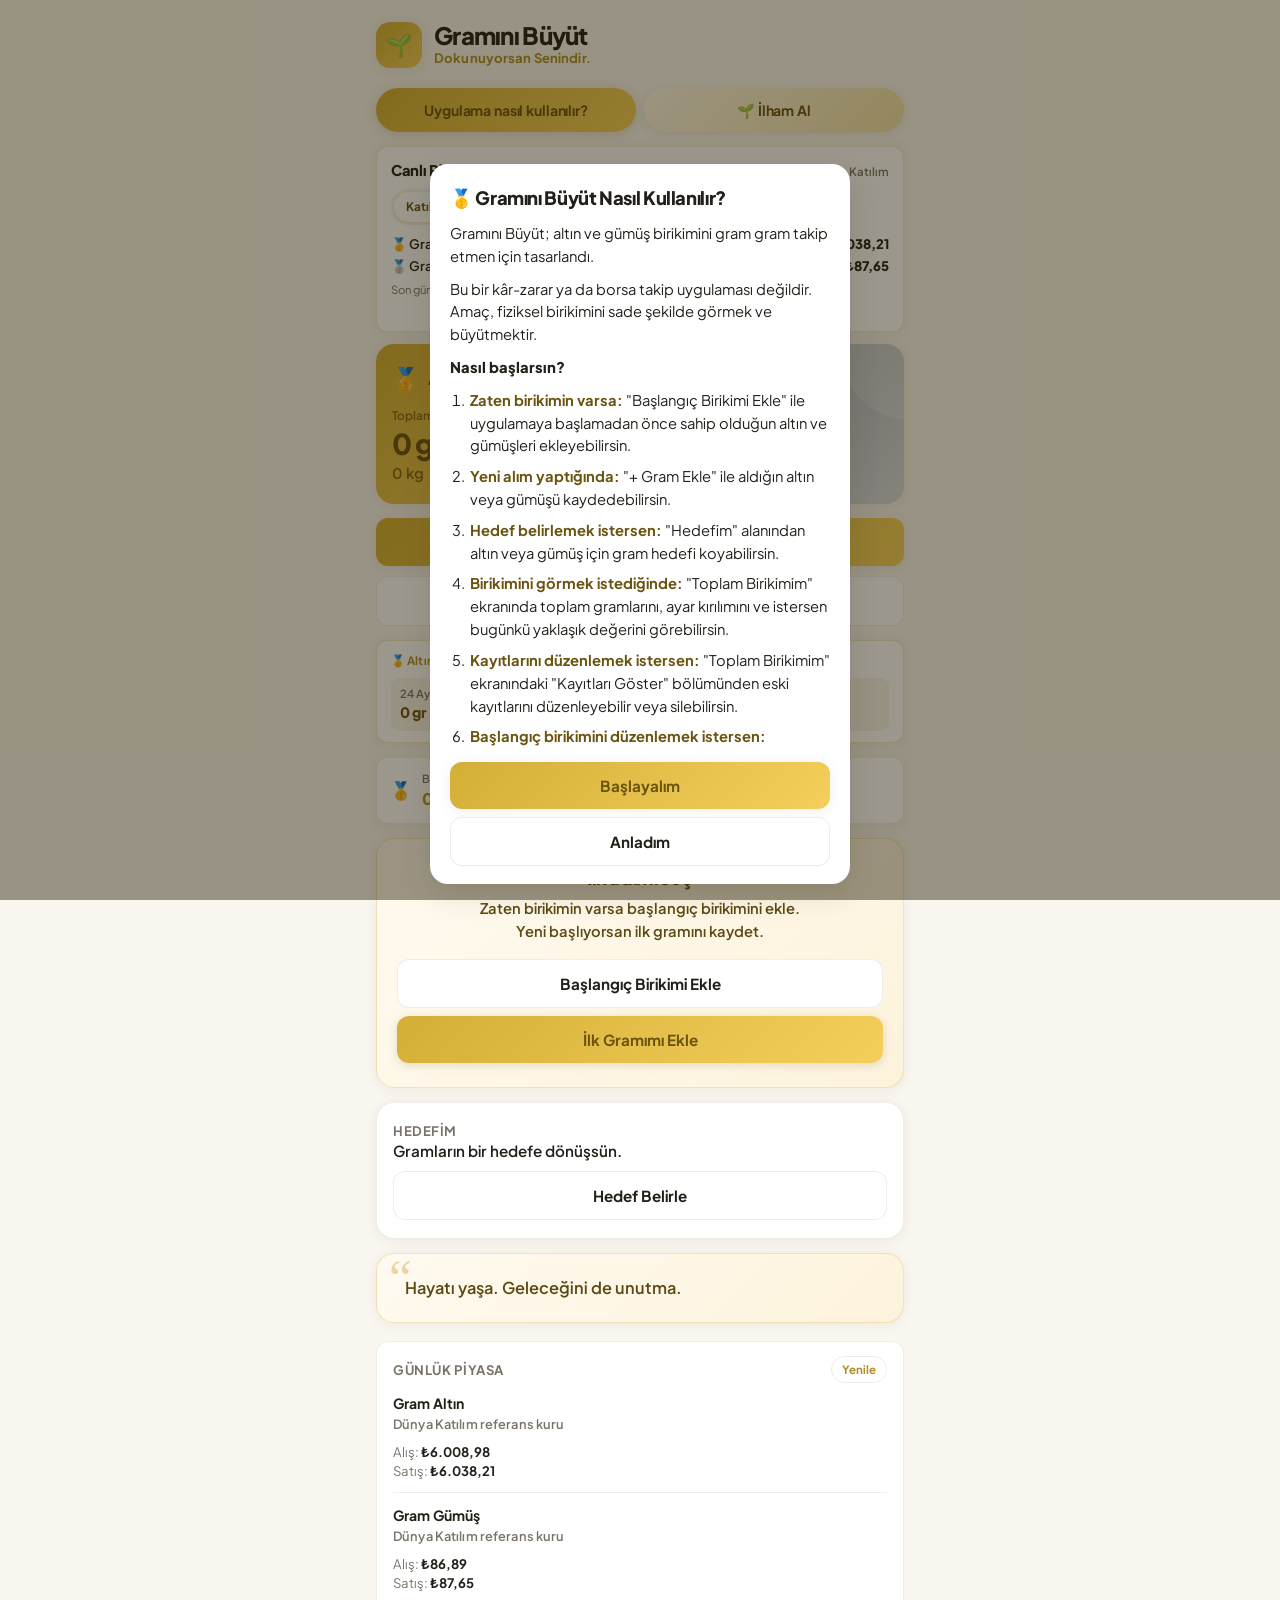
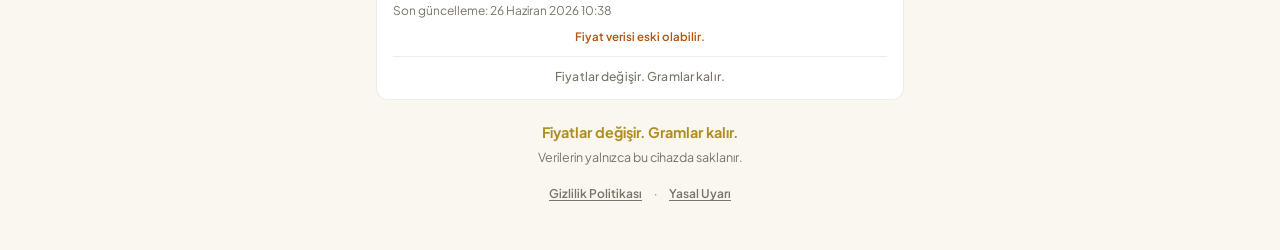
==== commit 36873f2c: "Add files via upload feat: add live market widget with future free market support" ====
--- a/index.html
+++ b/index.html
@@ -14,7 +14,7 @@
   <link rel="icon" href="icons/icon.svg" type="image/svg+xml">
   <link rel="icon" href="icons/icon-192.png" sizes="192x192" type="image/png">
   <link rel="apple-touch-icon" href="icons/apple-touch-icon.png">
-  <link rel="stylesheet" href="styles.css?v=40">
+  <link rel="stylesheet" href="styles.css?v=41">
   <link rel="preconnect" href="https://fonts.googleapis.com">
   <link rel="preconnect" href="https://fonts.gstatic.com" crossorigin>
   <link href="https://fonts.googleapis.com/css2?family=Plus+Jakarta+Sans:wght@400;500;600;700;800&display=swap" rel="stylesheet">
@@ -46,7 +46,7 @@
         </div>
         <div class="market-source-picker" role="tablist" aria-label="Piyasa kaynağı">
           <button type="button" class="market-source-btn active" data-source="participation" role="tab" aria-selected="true">Katılım</button>
-          <button type="button" class="market-source-btn" data-source="freeMarket" role="tab" aria-selected="false">Serbest Piyasa</button>
+          <button type="button" class="market-source-btn market-source-btn--disabled" data-source="freeMarket" role="tab" aria-selected="false" disabled aria-disabled="true">Serbest Piyasa <span class="market-source-soon">yakında</span></button>
         </div>
         <div class="live-market-body" id="live-market-body"></div>
         <p class="live-market-disclaimer">Fiyatlar bilgilendirme amaçlıdır, yatırım tavsiyesi değildir.</p>
@@ -425,6 +425,6 @@
   </div>
 
   <script src="inspiration-cards.js?v=2"></script>
-  <script src="app.js?v=42"></script>
+  <script src="app.js?v=43"></script>
 </body>
 </html>
--- a/styles.css
+++ b/styles.css
@@ -240,6 +240,34 @@
   outline-offset: 2px;
 }
 
+.market-source-btn--disabled,
+.market-source-btn:disabled {
+  opacity: 0.55;
+  cursor: not-allowed;
+  box-shadow: none;
+}
+
+.market-source-btn--disabled.active,
+.market-source-btn:disabled.active {
+  background: transparent;
+  color: var(--text-muted);
+  box-shadow: none;
+}
+
+.market-source-soon {
+  display: inline-block;
+  margin-left: 4px;
+  padding: 1px 6px;
+  border-radius: 999px;
+  font-size: 0.62rem;
+  font-weight: 800;
+  letter-spacing: 0.02em;
+  text-transform: lowercase;
+  background: rgba(107, 83, 16, 0.12);
+  color: var(--text-muted);
+  vertical-align: middle;
+}
+
 .live-market-row {
   display: flex;
   align-items: center;
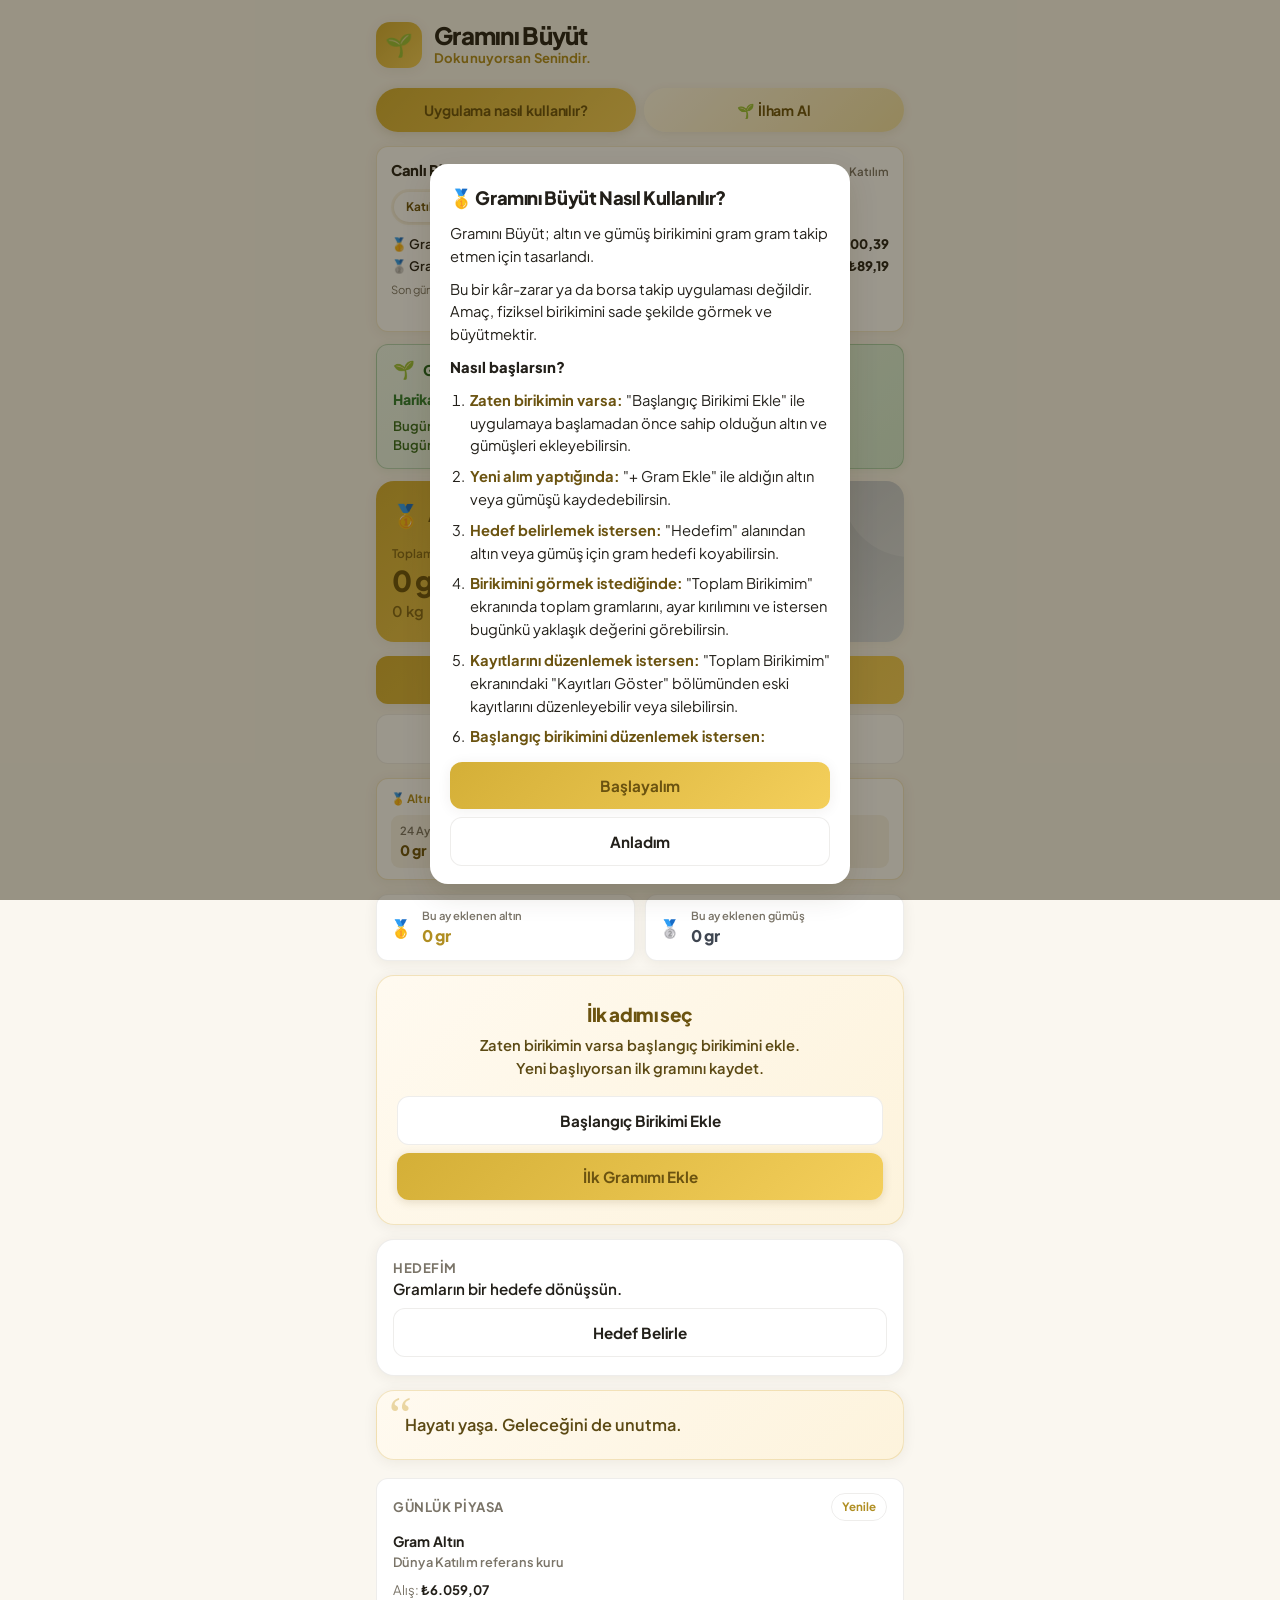
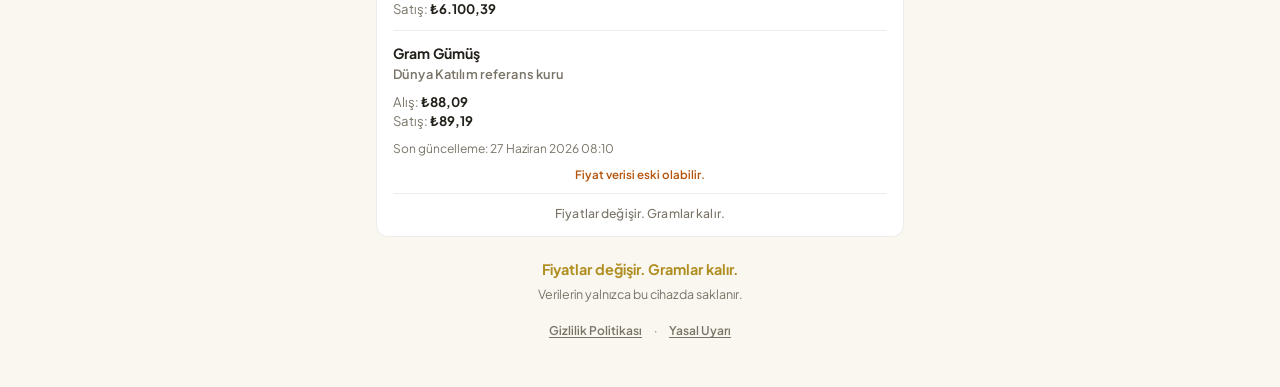
==== commit bacf0b43: "Add files via upload feat: add positive daily market insight" ====
--- a/index.html
+++ b/index.html
@@ -14,7 +14,7 @@
   <link rel="icon" href="icons/icon.svg" type="image/svg+xml">
   <link rel="icon" href="icons/icon-192.png" sizes="192x192" type="image/png">
   <link rel="apple-touch-icon" href="icons/apple-touch-icon.png">
-  <link rel="stylesheet" href="styles.css?v=41">
+  <link rel="stylesheet" href="styles.css?v=42">
   <link rel="preconnect" href="https://fonts.googleapis.com">
   <link rel="preconnect" href="https://fonts.gstatic.com" crossorigin>
   <link href="https://fonts.googleapis.com/css2?family=Plus+Jakarta+Sans:wght@400;500;600;700;800&display=swap" rel="stylesheet">
@@ -50,6 +50,15 @@
         </div>
         <div class="live-market-body" id="live-market-body"></div>
         <p class="live-market-disclaimer">Fiyatlar bilgilendirme amaçlıdır, yatırım tavsiyesi değildir.</p>
+      </section>
+
+      <section class="daily-news-card" id="daily-news-card" aria-labelledby="daily-news-title">
+        <div class="daily-news-head">
+          <span class="daily-news-icon" aria-hidden="true">🌱</span>
+          <h2 class="daily-news-title" id="daily-news-title">Günün Haberi</h2>
+        </div>
+        <p class="daily-news-lead" id="daily-news-lead"></p>
+        <p class="daily-news-body" id="daily-news-body"></p>
       </section>
 
       <section class="totals">
@@ -425,6 +434,7 @@
   </div>
 
   <script src="inspiration-cards.js?v=2"></script>
-  <script src="app.js?v=43"></script>
+  <script src="daily-news-messages.js?v=1"></script>
+  <script src="app.js?v=44"></script>
 </body>
 </html>
--- a/styles.css
+++ b/styles.css
@@ -324,6 +324,52 @@
   text-align: center;
 }
 
+/* Günün Haberi (V1.2 — her zaman olumlu, yeşil ton) */
+.daily-news-card {
+  background: linear-gradient(140deg, #edf7ee, #d4ecd6);
+  border: 1px solid rgba(46, 125, 50, 0.28);
+  border-radius: var(--radius-sm);
+  padding: 14px 16px;
+  margin-bottom: 12px;
+  box-shadow: 0 2px 10px rgba(46, 125, 50, 0.1);
+}
+
+.daily-news-head {
+  display: flex;
+  align-items: center;
+  gap: 8px;
+  margin-bottom: 8px;
+}
+
+.daily-news-icon {
+  font-size: 1.1rem;
+  line-height: 1;
+}
+
+.daily-news-title {
+  font-size: 0.92rem;
+  font-weight: 800;
+  letter-spacing: -0.02em;
+  color: #1b5e20;
+  margin: 0;
+}
+
+.daily-news-lead {
+  font-size: 0.88rem;
+  font-weight: 800;
+  color: #2e7d32;
+  margin: 0 0 6px;
+}
+
+.daily-news-body {
+  font-size: 0.82rem;
+  font-weight: 600;
+  color: #33691e;
+  line-height: 1.45;
+  margin: 0;
+  white-space: pre-line;
+}
+
 /* Total cards (en önemli metrikler) */
 .totals {
   display: grid;
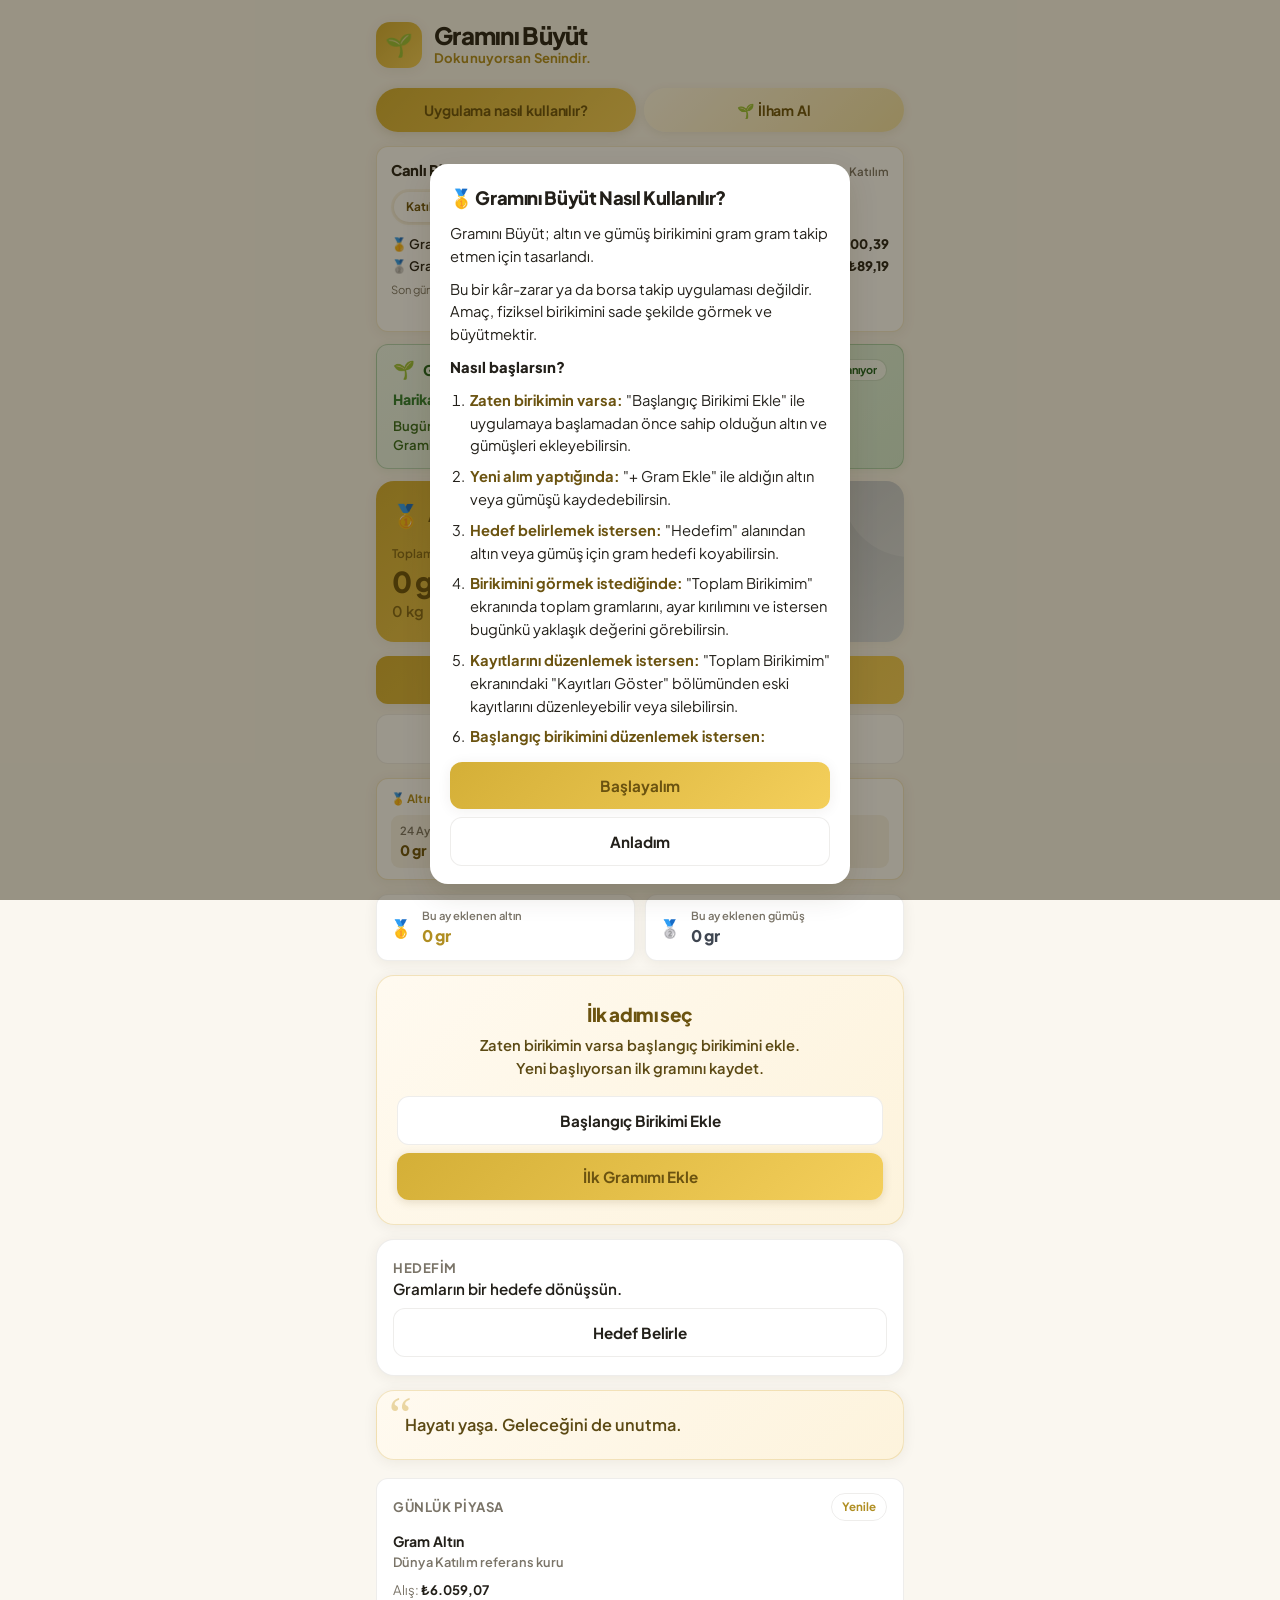
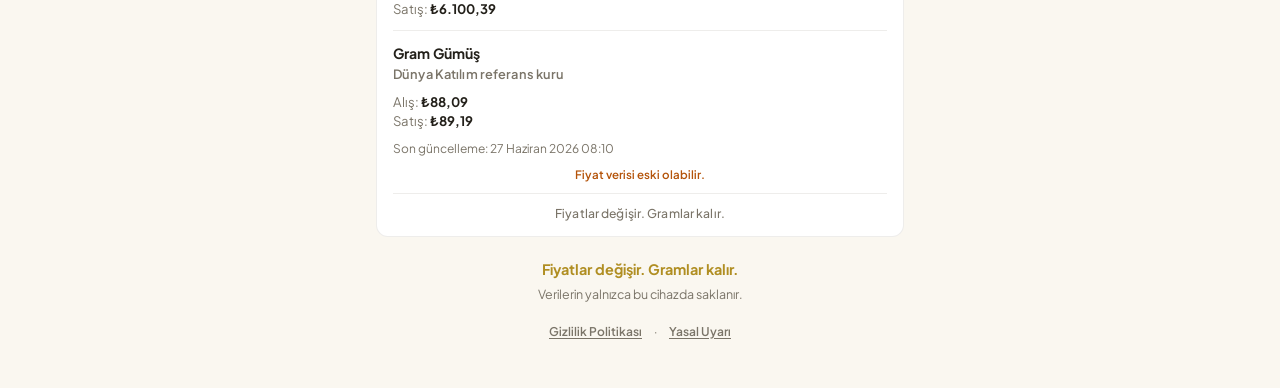
==== commit 52fd7dd1: "Add files via upload fix: improve daily market insight messages" ====
--- a/index.html
+++ b/index.html
@@ -14,7 +14,7 @@
   <link rel="icon" href="icons/icon.svg" type="image/svg+xml">
   <link rel="icon" href="icons/icon-192.png" sizes="192x192" type="image/png">
   <link rel="apple-touch-icon" href="icons/apple-touch-icon.png">
-  <link rel="stylesheet" href="styles.css?v=42">
+  <link rel="stylesheet" href="styles.css?v=43">
   <link rel="preconnect" href="https://fonts.googleapis.com">
   <link rel="preconnect" href="https://fonts.gstatic.com" crossorigin>
   <link href="https://fonts.googleapis.com/css2?family=Plus+Jakarta+Sans:wght@400;500;600;700;800&display=swap" rel="stylesheet">
@@ -56,6 +56,7 @@
         <div class="daily-news-head">
           <span class="daily-news-icon" aria-hidden="true">🌱</span>
           <h2 class="daily-news-title" id="daily-news-title">Günün Haberi</h2>
+          <span class="daily-news-tag hidden" id="daily-news-tag"></span>
         </div>
         <p class="daily-news-lead" id="daily-news-lead"></p>
         <p class="daily-news-body" id="daily-news-body"></p>
@@ -434,7 +435,7 @@
   </div>
 
   <script src="inspiration-cards.js?v=2"></script>
-  <script src="daily-news-messages.js?v=1"></script>
-  <script src="app.js?v=44"></script>
+  <script src="daily-news-messages.js?v=2"></script>
+  <script src="app.js?v=45"></script>
 </body>
 </html>
--- a/styles.css
+++ b/styles.css
@@ -337,6 +337,7 @@
 .daily-news-head {
   display: flex;
   align-items: center;
+  flex-wrap: wrap;
   gap: 8px;
   margin-bottom: 8px;
 }
@@ -352,6 +353,19 @@
   letter-spacing: -0.02em;
   color: #1b5e20;
   margin: 0;
+  flex: 1 1 auto;
+}
+
+.daily-news-tag {
+  font-size: 0.68rem;
+  font-weight: 700;
+  color: #1b5e20;
+  background: rgba(255, 255, 255, 0.72);
+  border: 1px solid rgba(46, 125, 50, 0.22);
+  border-radius: 999px;
+  padding: 3px 9px;
+  white-space: nowrap;
+  line-height: 1.3;
 }
 
 .daily-news-lead {
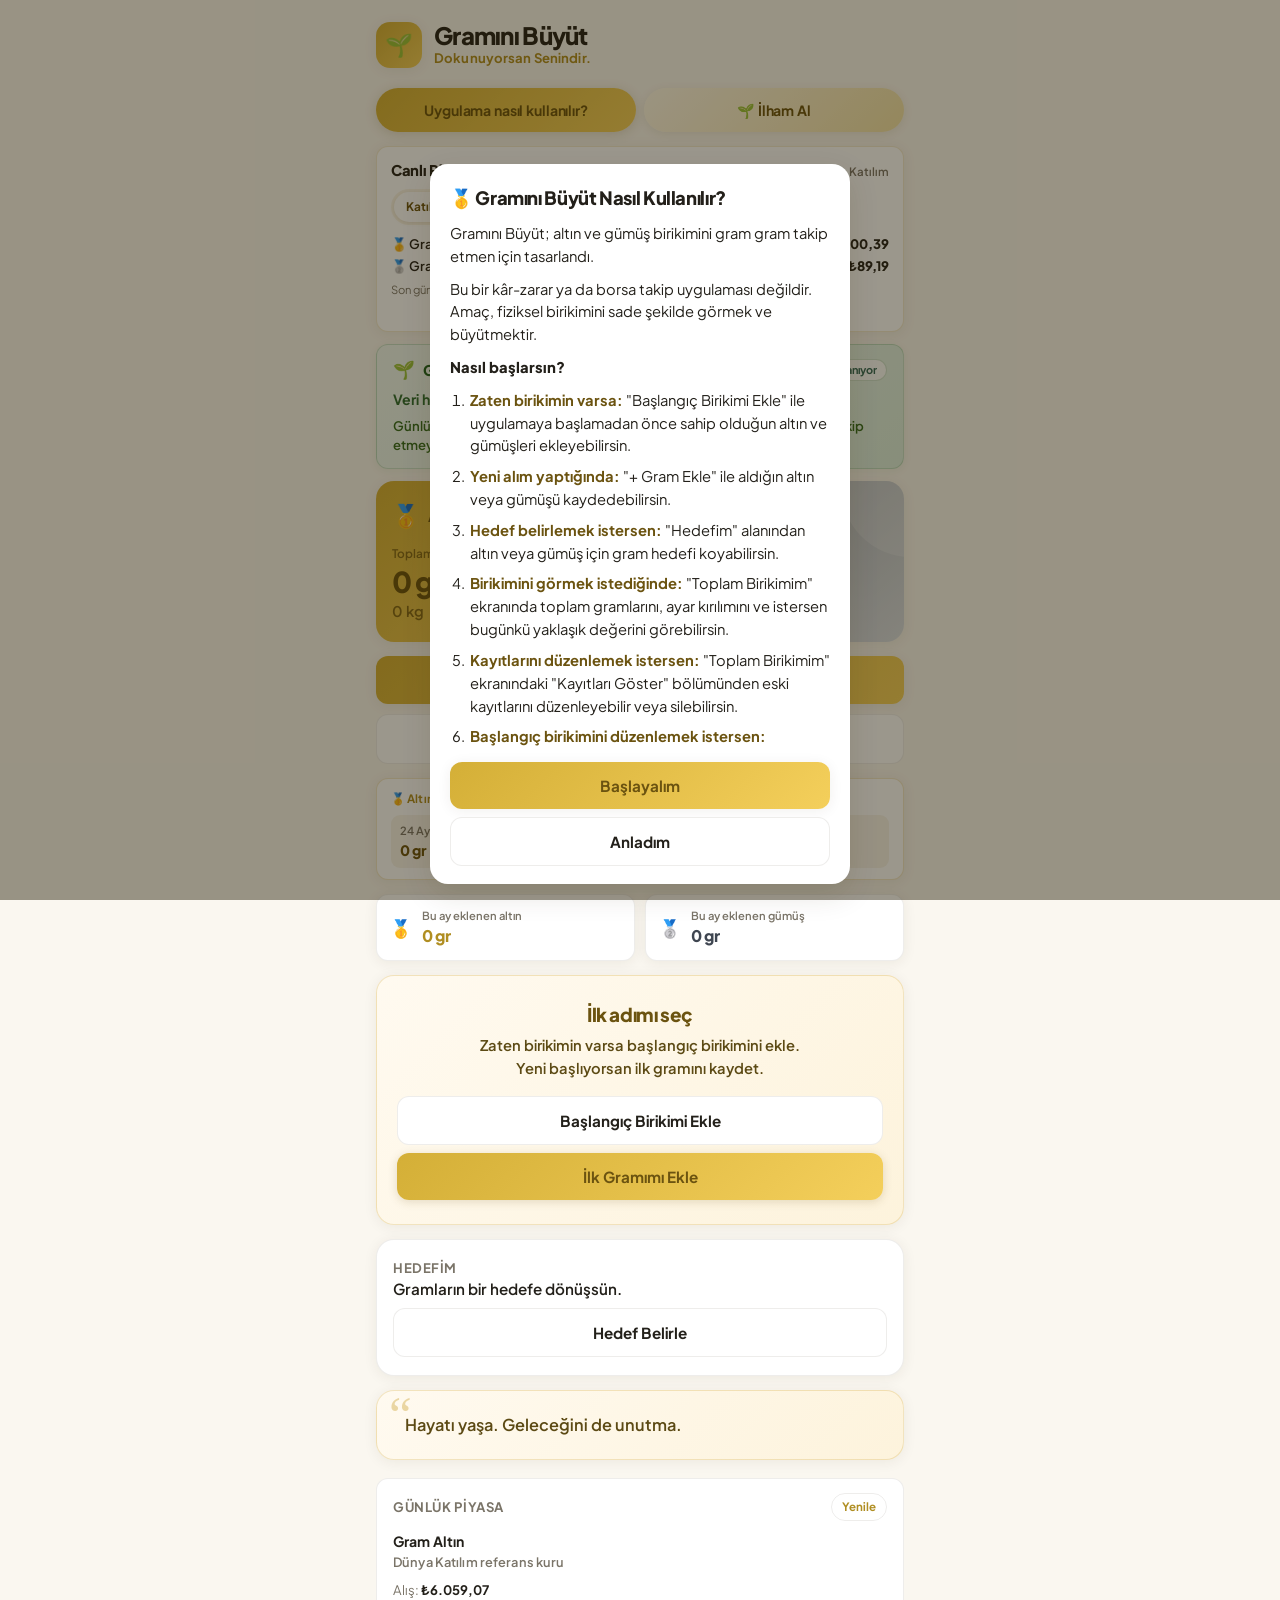
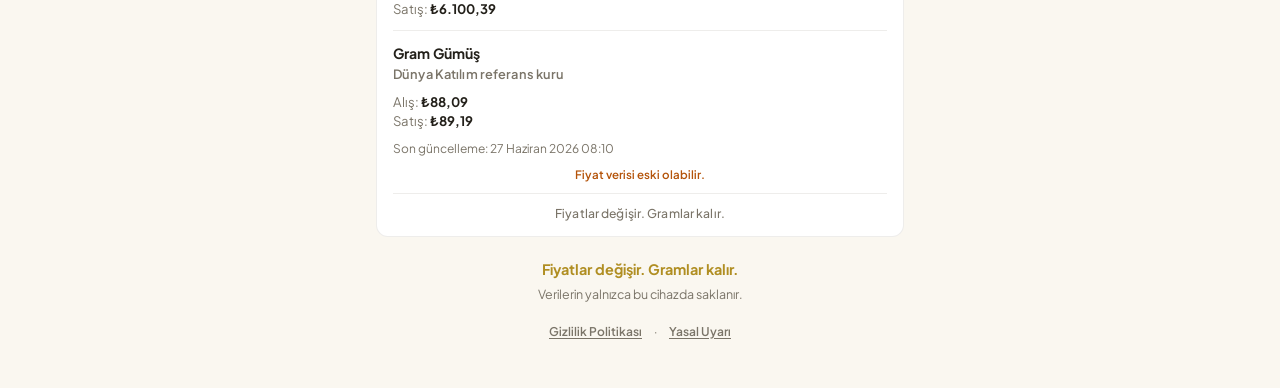
==== commit 9d328b36: "Add files via upload fix: refine daily market insight states" ====
--- a/index.html
+++ b/index.html
@@ -14,7 +14,7 @@
   <link rel="icon" href="icons/icon.svg" type="image/svg+xml">
   <link rel="icon" href="icons/icon-192.png" sizes="192x192" type="image/png">
   <link rel="apple-touch-icon" href="icons/apple-touch-icon.png">
-  <link rel="stylesheet" href="styles.css?v=43">
+  <link rel="stylesheet" href="styles.css?v=44">
   <link rel="preconnect" href="https://fonts.googleapis.com">
   <link rel="preconnect" href="https://fonts.gstatic.com" crossorigin>
   <link href="https://fonts.googleapis.com/css2?family=Plus+Jakarta+Sans:wght@400;500;600;700;800&display=swap" rel="stylesheet">
@@ -435,7 +435,7 @@
   </div>
 
   <script src="inspiration-cards.js?v=2"></script>
-  <script src="daily-news-messages.js?v=2"></script>
-  <script src="app.js?v=45"></script>
+  <script src="daily-news-messages.js?v=3"></script>
+  <script src="app.js?v=46"></script>
 </body>
 </html>
--- a/styles.css
+++ b/styles.css
@@ -375,13 +375,28 @@
   margin: 0 0 6px;
 }
 
+.daily-news-card--calm .daily-news-lead {
+  font-weight: 700;
+  color: #2e6b32;
+}
+
+.daily-news-card--calm {
+  background: linear-gradient(140deg, #f0f8f1, #dcefe0);
+  border-color: rgba(46, 125, 50, 0.2);
+  box-shadow: 0 2px 8px rgba(46, 125, 50, 0.08);
+}
+
+.daily-news-card--calm .daily-news-tag {
+  background: rgba(255, 255, 255, 0.85);
+  color: #356859;
+}
+
 .daily-news-body {
   font-size: 0.82rem;
   font-weight: 600;
   color: #33691e;
   line-height: 1.45;
   margin: 0;
-  white-space: pre-line;
 }
 
 /* Total cards (en önemli metrikler) */
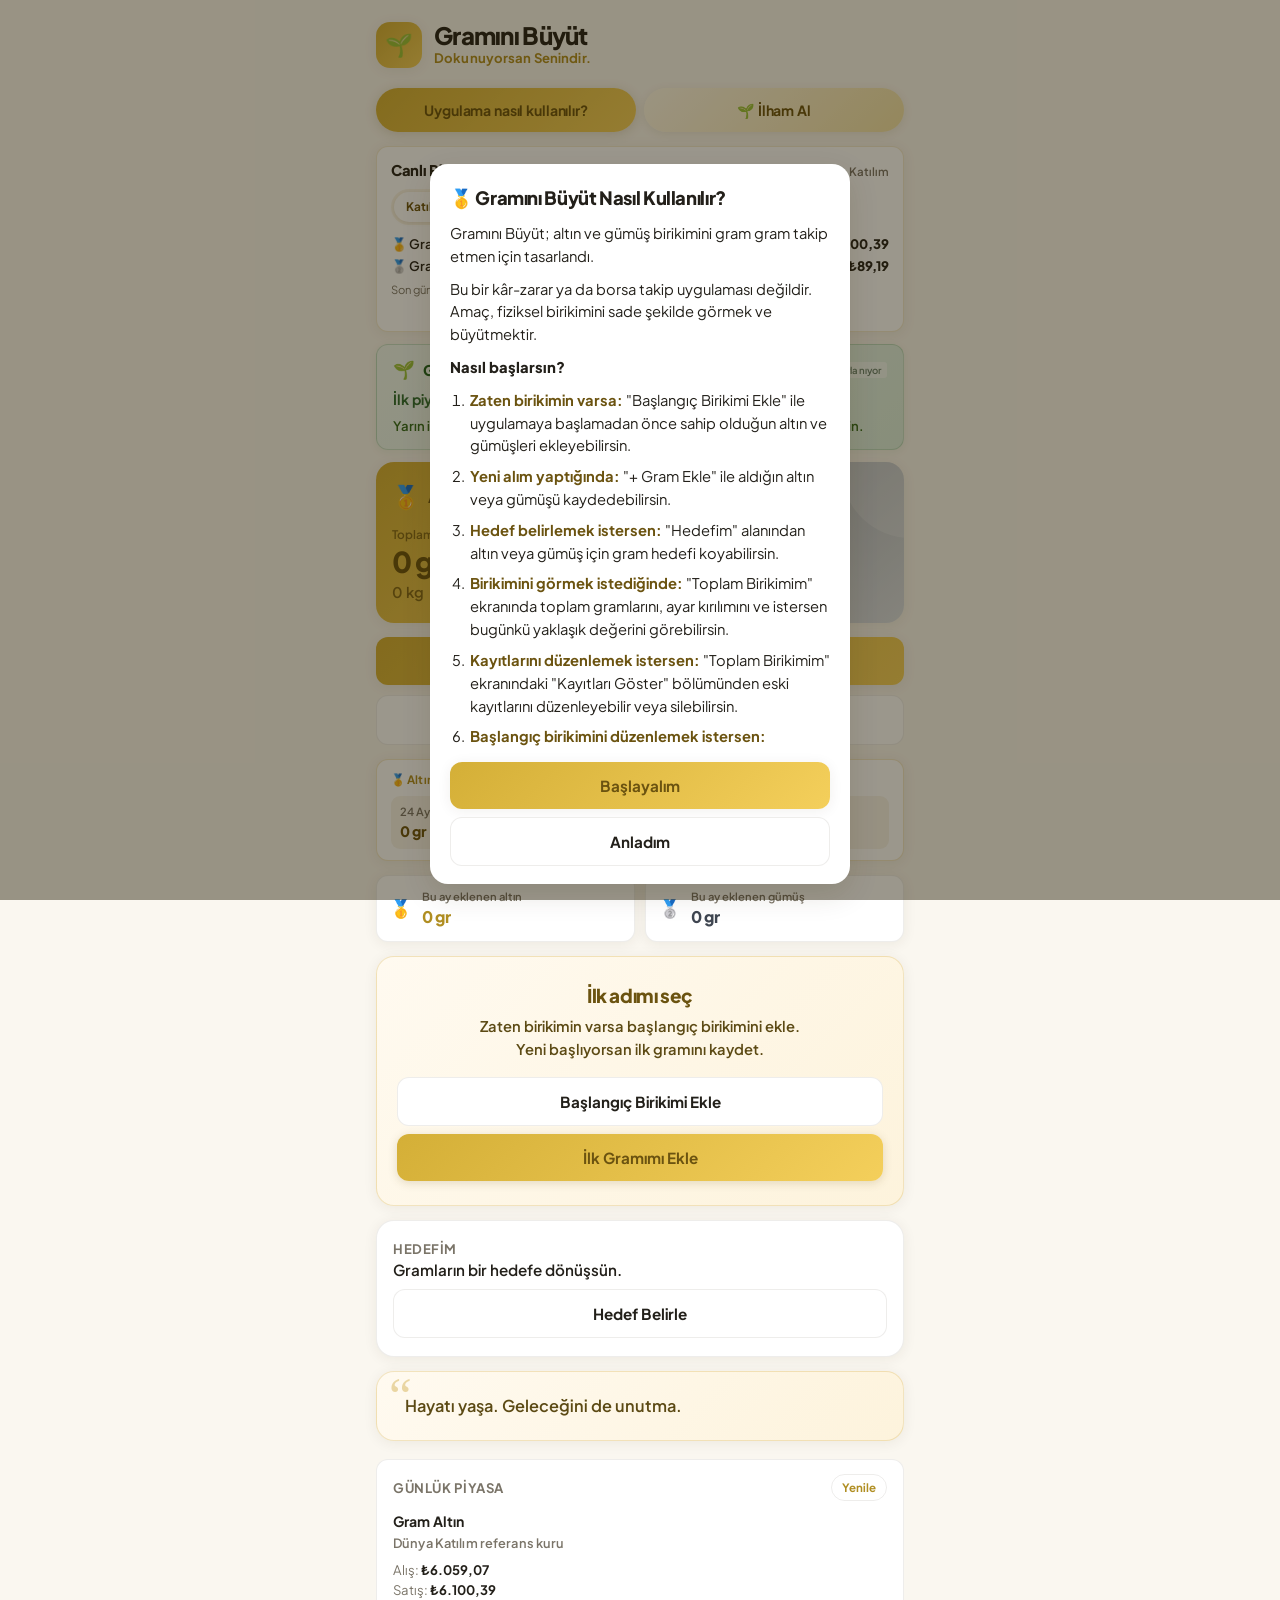
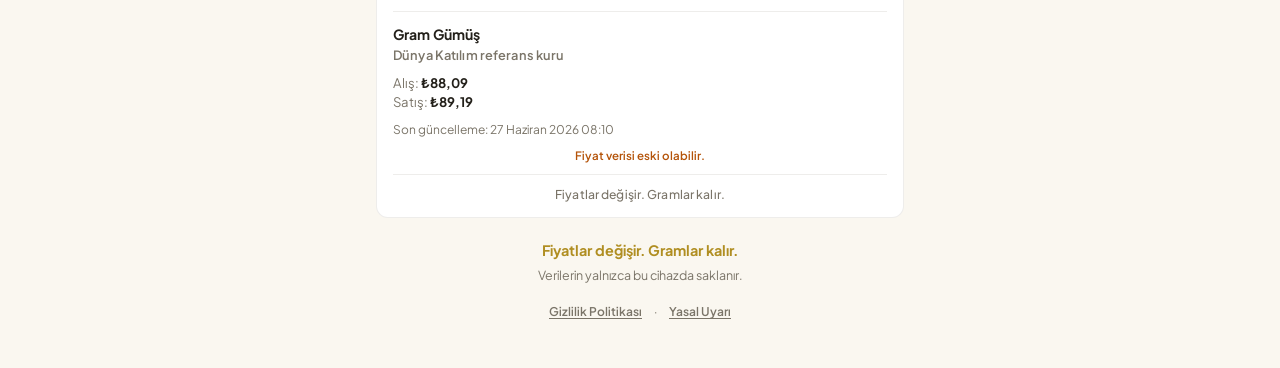
==== commit 2931aa41: "Add files via upload fix: make daily insight status passive and testable" ====
--- a/index.html
+++ b/index.html
@@ -14,7 +14,7 @@
   <link rel="icon" href="icons/icon.svg" type="image/svg+xml">
   <link rel="icon" href="icons/icon-192.png" sizes="192x192" type="image/png">
   <link rel="apple-touch-icon" href="icons/apple-touch-icon.png">
-  <link rel="stylesheet" href="styles.css?v=44">
+  <link rel="stylesheet" href="styles.css?v=45">
   <link rel="preconnect" href="https://fonts.googleapis.com">
   <link rel="preconnect" href="https://fonts.gstatic.com" crossorigin>
   <link href="https://fonts.googleapis.com/css2?family=Plus+Jakarta+Sans:wght@400;500;600;700;800&display=swap" rel="stylesheet">
@@ -56,7 +56,7 @@
         <div class="daily-news-head">
           <span class="daily-news-icon" aria-hidden="true">🌱</span>
           <h2 class="daily-news-title" id="daily-news-title">Günün Haberi</h2>
-          <span class="daily-news-tag hidden" id="daily-news-tag"></span>
+          <span class="daily-news-tag hidden" id="daily-news-tag" role="status" aria-live="polite"></span>
         </div>
         <p class="daily-news-lead" id="daily-news-lead"></p>
         <p class="daily-news-body" id="daily-news-body"></p>
@@ -436,6 +436,6 @@
 
   <script src="inspiration-cards.js?v=2"></script>
   <script src="daily-news-messages.js?v=3"></script>
-  <script src="app.js?v=46"></script>
+  <script src="app.js?v=47"></script>
 </body>
 </html>
--- a/styles.css
+++ b/styles.css
@@ -357,15 +357,20 @@
 }
 
 .daily-news-tag {
-  font-size: 0.68rem;
-  font-weight: 700;
-  color: #1b5e20;
-  background: rgba(255, 255, 255, 0.72);
-  border: 1px solid rgba(46, 125, 50, 0.22);
-  border-radius: 999px;
-  padding: 3px 9px;
+  font-size: 0.6rem;
+  font-weight: 600;
+  color: #5a7260;
+  background: rgba(255, 255, 255, 0.5);
+  border: none;
+  border-radius: 3px;
+  padding: 2px 6px;
   white-space: nowrap;
-  line-height: 1.3;
+  line-height: 1.25;
+  cursor: default;
+  pointer-events: none;
+  user-select: none;
+  letter-spacing: 0.01em;
+  opacity: 0.88;
 }
 
 .daily-news-lead {
@@ -387,8 +392,8 @@
 }
 
 .daily-news-card--calm .daily-news-tag {
-  background: rgba(255, 255, 255, 0.85);
-  color: #356859;
+  background: rgba(255, 255, 255, 0.65);
+  color: #5a7260;
 }
 
 .daily-news-body {
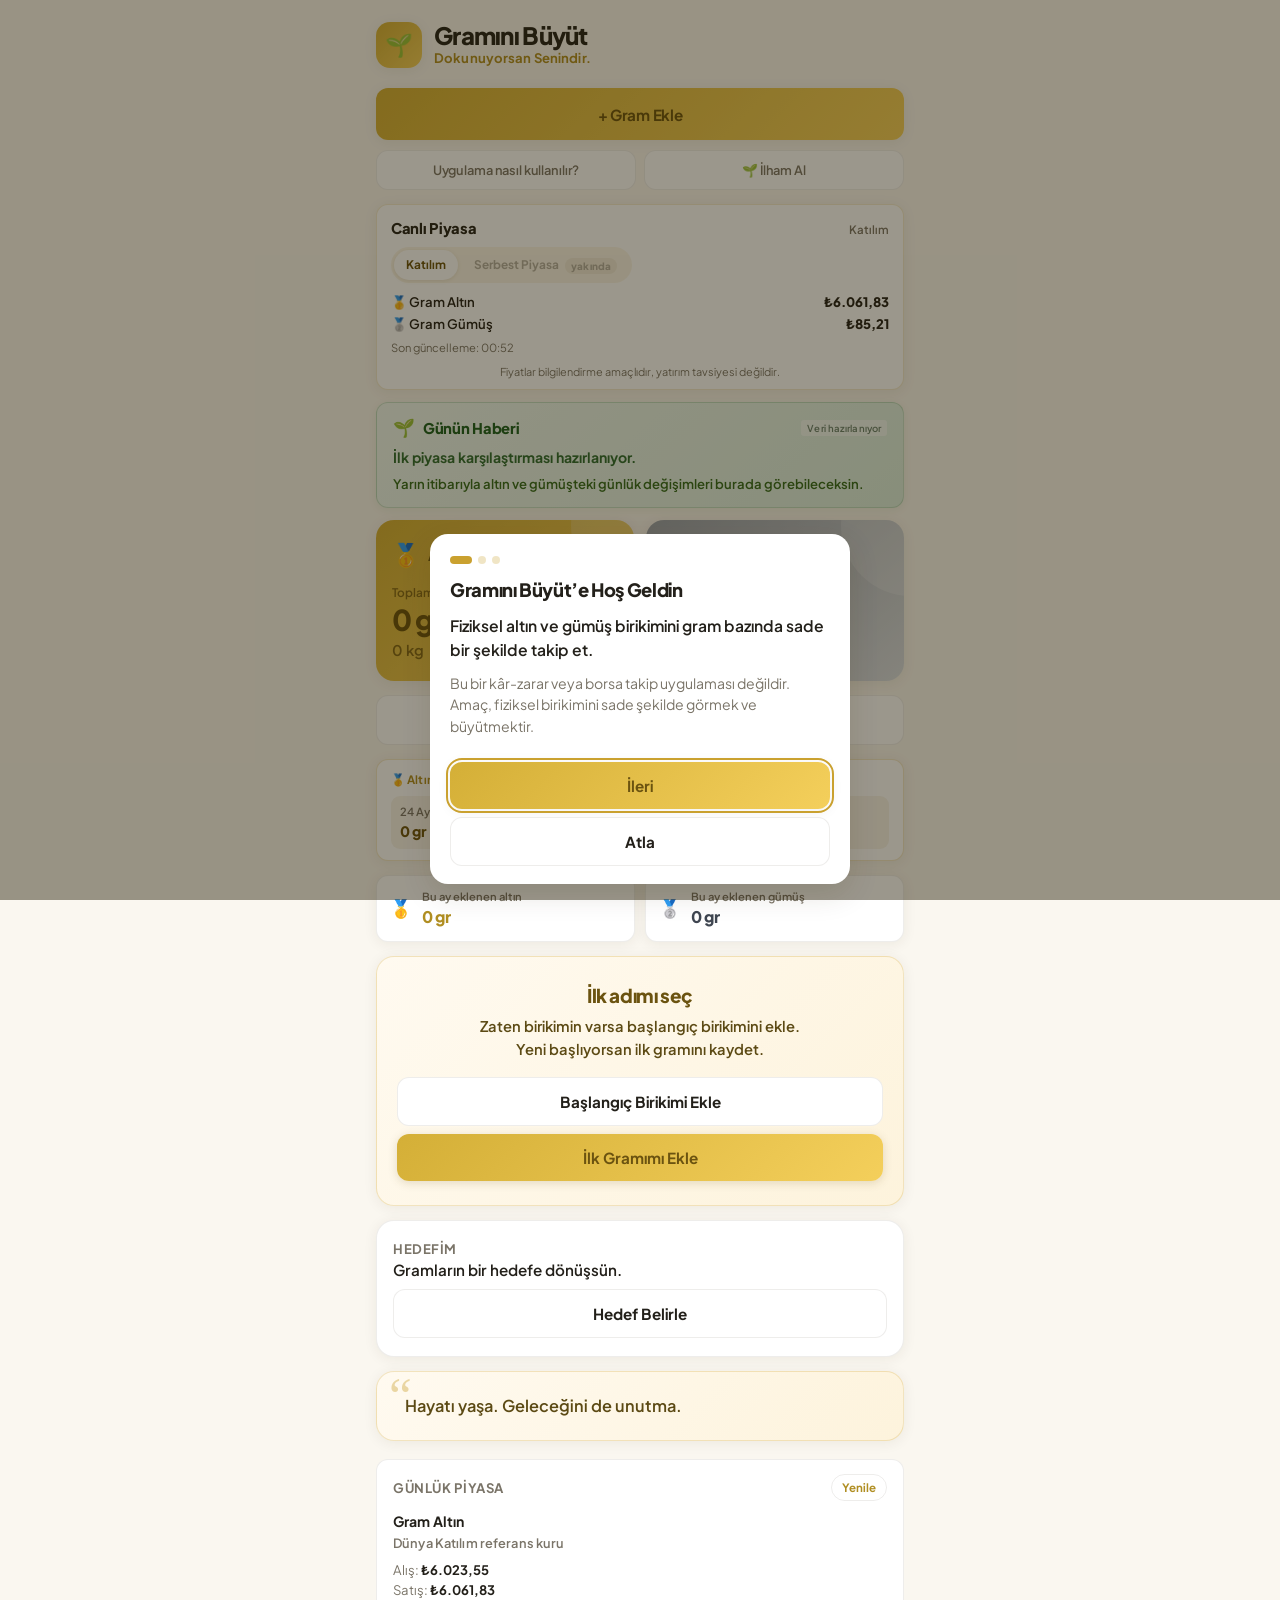
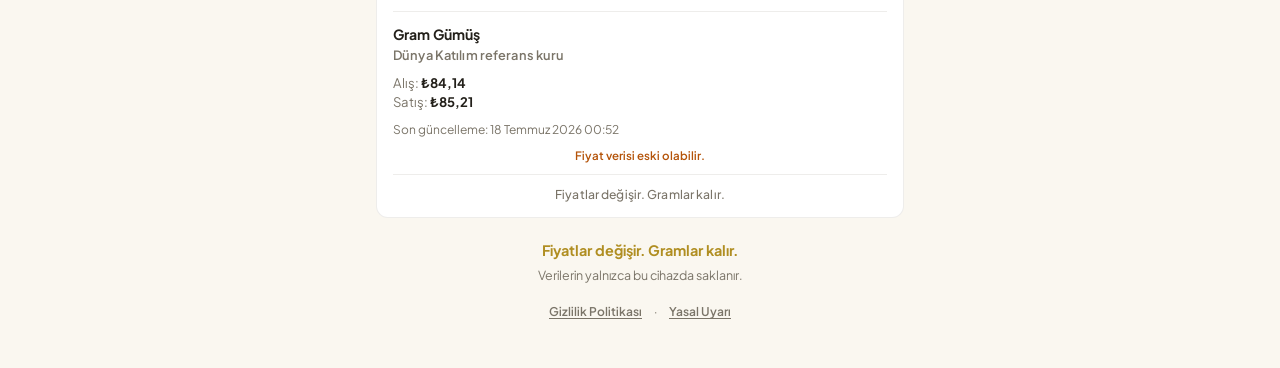
==== commit 69289262: "feat: improve primary CTA and add first-run onboarding Co-authored-by: Cursor <cursoragent@cursor.co" ====
--- a/index.html
+++ b/index.html
@@ -14,7 +14,7 @@
   <link rel="icon" href="icons/icon.svg" type="image/svg+xml">
   <link rel="icon" href="icons/icon-192.png" sizes="192x192" type="image/png">
   <link rel="apple-touch-icon" href="icons/apple-touch-icon.png">
-  <link rel="stylesheet" href="styles.css?v=45">
+  <link rel="stylesheet" href="styles.css?v=46">
   <link rel="preconnect" href="https://fonts.googleapis.com">
   <link rel="preconnect" href="https://fonts.gstatic.com" crossorigin>
   <link href="https://fonts.googleapis.com/css2?family=Plus+Jakarta+Sans:wght@400;500;600;700;800&display=swap" rel="stylesheet">
@@ -34,9 +34,12 @@
 
     <!-- ANA EKRAN -->
     <main class="view" id="home-view">
-      <div class="home-help-wrap">
-        <button type="button" class="home-help-btn" id="open-onboarding-btn">Uygulama nasıl kullanılır?</button>
-        <button type="button" class="home-inspiration-btn" id="open-inspiration-btn">🌱 İlham Al</button>
+      <div class="home-cta-block">
+        <button type="button" class="btn btn-primary btn-block home-cta-primary" id="open-add-btn" aria-label="Gram Ekle">+ Gram Ekle</button>
+        <div class="home-help-wrap">
+          <button type="button" class="home-help-btn" id="open-onboarding-btn">Uygulama nasıl kullanılır?</button>
+          <button type="button" class="home-inspiration-btn" id="open-inspiration-btn">🌱 İlham Al</button>
+        </div>
       </div>
 
       <section class="live-market-card" id="live-market-card" aria-labelledby="live-market-title">
@@ -87,7 +90,6 @@
       </section>
 
       <div class="home-actions home-actions--primary">
-        <button type="button" class="btn btn-primary btn-block" id="open-add-btn">+ Gram Ekle</button>
         <button type="button" class="btn btn-ghost btn-block" id="open-history-btn">📊 Toplam Birikimim</button>
       </div>
 
@@ -375,30 +377,44 @@
       </div>
     </div>
 
-    <!-- HOŞ GELDİN / UYGULAMA HAKKINDA -->
-    <div id="onboarding-overlay" class="modal-overlay onboarding-overlay hidden">
-      <div class="modal onboarding-modal" role="dialog" aria-labelledby="onboarding-title">
-        <h2 class="onboarding-title" id="onboarding-title">🥇 Gramını Büyüt Nasıl Kullanılır?</h2>
-        <div class="onboarding-body">
-          <p>Gramını Büyüt; altın ve gümüş birikimini gram gram takip etmen için tasarlandı.</p>
-          <p>Bu bir kâr-zarar ya da borsa takip uygulaması değildir. Amaç, fiziksel birikimini sade şekilde görmek ve büyütmektir.</p>
-          <p class="onboarding-subtitle">Nasıl başlarsın?</p>
-          <ol class="onboarding-list onboarding-steps">
-            <li><strong>Zaten birikimin varsa:</strong> &quot;Başlangıç Birikimi Ekle&quot; ile uygulamaya başlamadan önce sahip olduğun altın ve gümüşleri ekleyebilirsin.</li>
-            <li><strong>Yeni alım yaptığında:</strong> &quot;+ Gram Ekle&quot; ile aldığın altın veya gümüşü kaydedebilirsin.</li>
-            <li><strong>Hedef belirlemek istersen:</strong> &quot;Hedefim&quot; alanından altın veya gümüş için gram hedefi koyabilirsin.</li>
-            <li><strong>Birikimini görmek istediğinde:</strong> &quot;Toplam Birikimim&quot; ekranında toplam gramlarını, ayar kırılımını ve istersen bugünkü yaklaşık değerini görebilirsin.</li>
-            <li><strong>Kayıtlarını düzenlemek istersen:</strong> &quot;Toplam Birikimim&quot; ekranındaki &quot;Kayıtları Göster&quot; bölümünden eski kayıtlarını düzenleyebilir veya silebilirsin.</li>
-            <li><strong>Başlangıç birikimini düzenlemek istersen:</strong> &quot;Başlangıç Birikimlerimi Düzenle&quot; butonundan önceki birikim kayıtlarına ulaşabilirsin.</li>
-          </ol>
-          <p class="onboarding-subtitle">Unutma:</p>
-          <p>Büyük birikimler çoğu zaman büyük adımlarla değil, küçük ama düzenli adımlarla oluşur.</p>
-          <p>Bugün az olabilir ama az, yoktan çoktur.</p>
-          <p class="onboarding-signoff">Dokunuyorsan senindir. 🥇🥈</p>
-        </div>
+    <!-- HOŞ GELDİN / UYGULAMA HAKKINDA (çok adımlı) -->
+    <div id="onboarding-overlay" class="modal-overlay onboarding-overlay hidden" aria-hidden="true">
+      <div class="modal onboarding-modal" role="dialog" aria-modal="true" aria-labelledby="onboarding-title" aria-describedby="onboarding-desc">
+        <div class="onboarding-progress" aria-hidden="true">
+          <span class="onboarding-dot" data-dot="0"></span>
+          <span class="onboarding-dot" data-dot="1"></span>
+          <span class="onboarding-dot" data-dot="2"></span>
+        </div>
+
+        <h2 class="onboarding-title" id="onboarding-title">Gramını Büyüt’e Hoş Geldin</h2>
+        <div class="onboarding-body" id="onboarding-desc">
+          <div class="onboarding-step" data-step="0">
+            <p class="onboarding-lead">Fiziksel altın ve gümüş birikimini gram bazında sade bir şekilde takip et.</p>
+            <p class="onboarding-note">Bu bir kâr-zarar veya borsa takip uygulaması değildir. Amaç, fiziksel birikimini sade şekilde görmek ve büyütmektir.</p>
+          </div>
+
+          <div class="onboarding-step hidden" data-step="1">
+            <p class="onboarding-lead">Hesap açman gerekmez. Kayıtların bu cihazda saklanır.</p>
+          </div>
+
+          <div class="onboarding-step hidden" data-step="2">
+            <p class="onboarding-lead">Birikim hızın değil, devam etmen önemli. Hazırsan ilk gramını ekle.</p>
+            <p class="onboarding-subtitle">Kısa ipuçları</p>
+            <ul class="onboarding-list onboarding-steps">
+              <li><strong>Zaten birikimin varsa:</strong> &quot;Başlangıç Birikimi Ekle&quot; ile önceki altın ve gümüşlerini kaydedebilirsin.</li>
+              <li><strong>Yeni alım:</strong> &quot;+ Gram Ekle&quot; ile aldığın altın veya gümüşü ekleyebilirsin.</li>
+              <li><strong>Hedef ve takip:</strong> &quot;Hedefim&quot; ve &quot;Toplam Birikimim&quot; ile ilerlemeni görebilir, kayıtlarını düzenleyebilirsin.</li>
+            </ul>
+            <p class="onboarding-signoff">Dokunuyorsan senindir. 🥇🥈</p>
+          </div>
+        </div>
+
         <div class="onboarding-actions">
-          <button type="button" class="btn btn-primary btn-block" id="onboarding-start-btn">Başlayalım</button>
-          <button type="button" class="btn btn-ghost btn-block" id="onboarding-got-it-btn">Anladım</button>
+          <button type="button" class="btn btn-primary btn-block" id="onboarding-primary-btn" aria-label="İleri">İleri</button>
+          <div class="onboarding-nav-row">
+            <button type="button" class="btn btn-ghost onboarding-nav-btn hidden" id="onboarding-back-btn" aria-label="Geri">Geri</button>
+            <button type="button" class="btn btn-ghost onboarding-nav-btn" id="onboarding-skip-btn" aria-label="Atla">Atla</button>
+          </div>
         </div>
       </div>
     </div>
@@ -436,6 +452,6 @@
 
   <script src="inspiration-cards.js?v=2"></script>
   <script src="daily-news-messages.js?v=3"></script>
-  <script src="app.js?v=47"></script>
+  <script src="app.js?v=48"></script>
 </body>
 </html>
--- a/styles.css
+++ b/styles.css
@@ -99,7 +99,22 @@
   to { opacity: 1; transform: translateY(0); }
 }
 
-/* Home help / inspiration buttons */
+/* Home primary CTA + secondary help / inspiration */
+.home-cta-block {
+  display: flex;
+  flex-direction: column;
+  gap: 10px;
+  margin-top: 4px;
+  margin-bottom: 14px;
+}
+
+.home-cta-primary {
+  min-height: 52px;
+  font-size: 1.05rem;
+  font-weight: 800;
+  letter-spacing: -0.02em;
+}
+
 .home-help-wrap {
   display: flex;
   flex-direction: row;
@@ -107,8 +122,6 @@
   justify-content: center;
   align-items: stretch;
   gap: 8px;
-  margin-top: 14px;
-  margin-bottom: 14px;
 }
 
 .home-help-btn,
@@ -116,41 +129,30 @@
   display: inline-flex;
   align-items: center;
   justify-content: center;
-  min-height: 44px;
-  padding: 11px 16px;
-  border: none;
-  border-radius: 999px;
+  min-height: 40px;
+  padding: 8px 12px;
+  border: 1px solid var(--border);
+  border-radius: var(--radius-sm);
   font: inherit;
-  font-size: 0.88rem;
-  font-weight: 700;
+  font-size: 0.8rem;
+  font-weight: 600;
   letter-spacing: -0.01em;
-  line-height: 1.2;
+  line-height: 1.25;
   text-align: center;
   cursor: pointer;
-  flex: 1 1 160px;
+  flex: 1 1 140px;
   max-width: 100%;
-  transition: transform 0.12s ease, box-shadow 0.15s ease, background 0.15s ease;
-}
-
-.home-help-btn {
-  background: linear-gradient(135deg, var(--gold-from), var(--gold-to));
-  box-shadow: 0 2px 12px rgba(107, 83, 16, 0.18);
-  color: var(--gold-ink);
-}
-
-.home-inspiration-btn {
-  background: linear-gradient(135deg, #fff9eb, #f3e2a8);
-  box-shadow: 0 2px 10px rgba(107, 83, 16, 0.1);
-  color: var(--gold-ink);
-}
-
-.home-help-btn:hover {
-  box-shadow: var(--shadow-hover);
-}
-
+  background: var(--surface);
+  color: var(--text-muted);
+  box-shadow: none;
+  transition: transform 0.12s ease, background 0.15s ease, color 0.15s ease, border-color 0.15s ease;
+}
+
+.home-help-btn:hover,
 .home-inspiration-btn:hover {
-  background: linear-gradient(135deg, #fff5dc, #edd889);
-  box-shadow: 0 4px 14px rgba(107, 83, 16, 0.14);
+  background: var(--surface-2);
+  color: var(--text);
+  border-color: rgba(202, 161, 47, 0.28);
 }
 
 .home-help-btn:active,
@@ -172,6 +174,21 @@
   .home-inspiration-btn {
     flex: none;
     width: 100%;
+  }
+}
+
+@media (max-width: 320px) {
+  .home-cta-primary {
+    min-height: 48px;
+    font-size: 1rem;
+    padding-left: 12px;
+    padding-right: 12px;
+  }
+
+  .home-help-btn,
+  .home-inspiration-btn {
+    font-size: 0.76rem;
+    padding: 8px 10px;
   }
 }
 
@@ -1599,6 +1616,25 @@
   text-align: left;
 }
 
+.onboarding-progress {
+  display: flex;
+  gap: 6px;
+  margin-bottom: 14px;
+}
+
+.onboarding-dot {
+  width: 8px;
+  height: 8px;
+  border-radius: 999px;
+  background: rgba(202, 161, 47, 0.28);
+  transition: width 0.2s ease, background 0.2s ease;
+}
+
+.onboarding-dot.active {
+  width: 22px;
+  background: var(--primary);
+}
+
 .onboarding-title {
   font-size: 1.15rem;
   font-weight: 800;
@@ -1618,6 +1654,17 @@
 
 .onboarding-body p { margin: 0 0 10px; }
 
+.onboarding-lead {
+  font-size: 0.98rem;
+  font-weight: 600;
+  color: var(--text);
+}
+
+.onboarding-note {
+  color: var(--text-muted);
+  font-size: 0.88rem;
+}
+
 .onboarding-emphasis {
   font-weight: 800;
   color: var(--primary-hover);
@@ -1660,6 +1707,35 @@
   gap: 8px;
   margin-top: 14px;
   flex-shrink: 0;
+}
+
+.onboarding-nav-row {
+  display: flex;
+  gap: 8px;
+}
+
+.onboarding-nav-btn {
+  flex: 1;
+  min-height: 44px;
+}
+
+.onboarding-step {
+  animation: onboarding-step-in 0.22s ease;
+}
+
+@keyframes onboarding-step-in {
+  from { opacity: 0; transform: translateY(6px); }
+  to { opacity: 1; transform: translateY(0); }
+}
+
+@media (prefers-reduced-motion: reduce) {
+  .onboarding-step,
+  .onboarding-dot,
+  .onboarding-overlay,
+  .onboarding-modal {
+    animation: none !important;
+    transition: none !important;
+  }
 }
 
 /* İlham kartları modal */
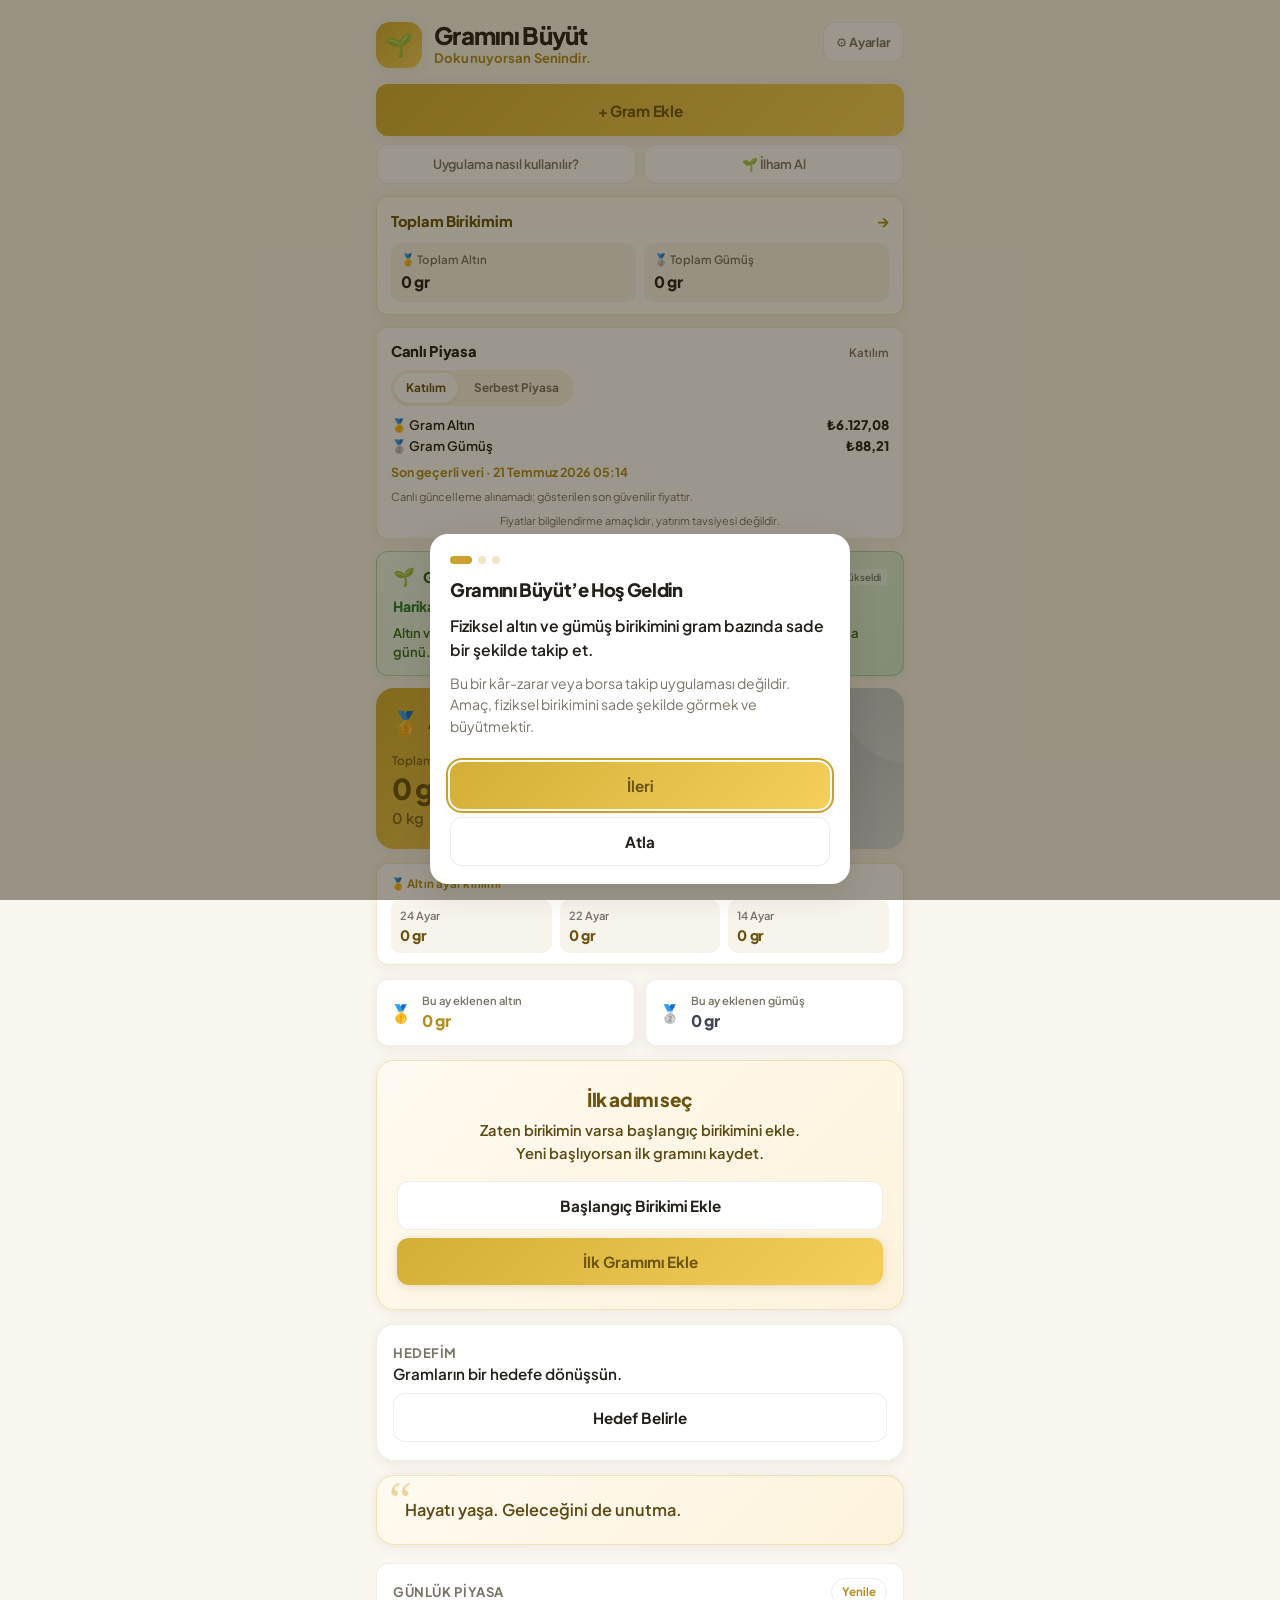
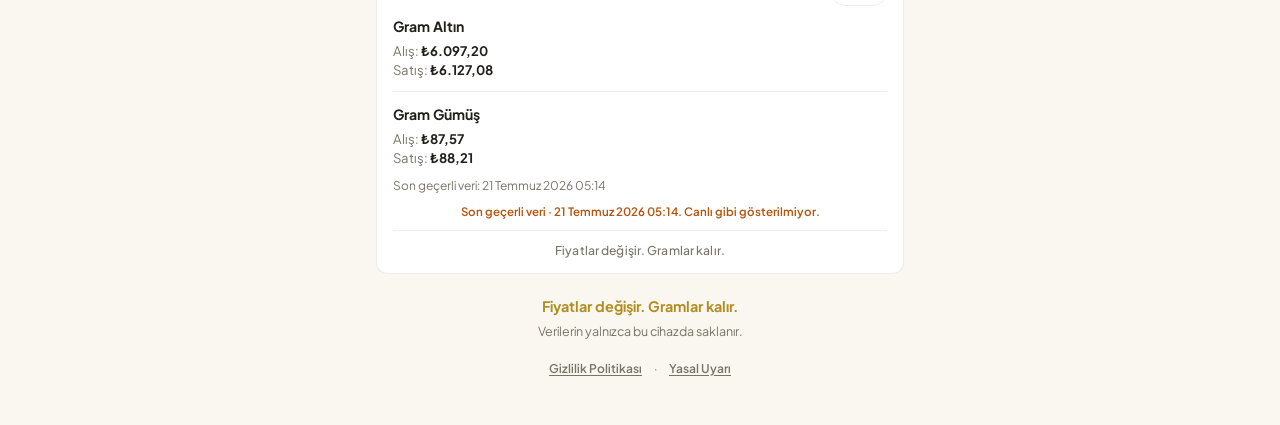
==== commit 3103b176: "feat: finalize production UX and market data safeguards Co-authored-by: Cursor <cursoragent@cursor.c" ====
--- a/index.html
+++ b/index.html
@@ -14,7 +14,7 @@
   <link rel="icon" href="icons/icon.svg" type="image/svg+xml">
   <link rel="icon" href="icons/icon-192.png" sizes="192x192" type="image/png">
   <link rel="apple-touch-icon" href="icons/apple-touch-icon.png">
-  <link rel="stylesheet" href="styles.css?v=46">
+  <link rel="stylesheet" href="styles.css?v=48">
   <link rel="preconnect" href="https://fonts.googleapis.com">
   <link rel="preconnect" href="https://fonts.gstatic.com" crossorigin>
   <link href="https://fonts.googleapis.com/css2?family=Plus+Jakarta+Sans:wght@400;500;600;700;800&display=swap" rel="stylesheet">
@@ -22,13 +22,16 @@
 <body>
   <div class="app">
     <header class="header">
-      <div class="brand" id="brand-home-btn" role="button" tabindex="0" aria-label="Ana sayfaya dön">
-        <span class="brand-logo" aria-hidden="true">🌱</span>
-        <div class="brand-text">
-          <h1 class="brand-title" id="brand-title">Gramını Büyüt</h1>
-          <p class="brand-tagline">Dokunuyorsan Senindir.</p>
-          <p class="brand-greeting hidden" id="brand-greeting"></p>
-        </div>
+      <div class="header-row">
+        <div class="brand" id="brand-home-btn" role="button" tabindex="0" aria-label="Ana sayfaya dön">
+          <span class="brand-logo" aria-hidden="true">🌱</span>
+          <div class="brand-text">
+            <h1 class="brand-title" id="brand-title">Gramını Büyüt</h1>
+            <p class="brand-tagline">Dokunuyorsan Senindir.</p>
+            <p class="brand-greeting hidden" id="brand-greeting"></p>
+          </div>
+        </div>
+        <button type="button" class="header-settings-btn" id="open-settings-btn" aria-label="Ayarlar">⚙ Ayarlar</button>
       </div>
     </header>
 
@@ -42,6 +45,23 @@
         </div>
       </div>
 
+      <button type="button" class="home-summary-card" id="home-summary-card" aria-label="Toplam Birikimim ekranını aç">
+        <div class="home-summary-head">
+          <span class="home-summary-title">Toplam Birikimim</span>
+          <span class="home-summary-chevron" aria-hidden="true">→</span>
+        </div>
+        <div class="home-summary-grid">
+          <div class="home-summary-item">
+            <span class="home-summary-label">🥇 Toplam Altın</span>
+            <span class="home-summary-value" id="home-summary-gold">0 gr</span>
+          </div>
+          <div class="home-summary-item">
+            <span class="home-summary-label">🥈 Toplam Gümüş</span>
+            <span class="home-summary-value" id="home-summary-silver">0 gr</span>
+          </div>
+        </div>
+      </button>
+
       <section class="live-market-card" id="live-market-card" aria-labelledby="live-market-title">
         <div class="live-market-head">
           <h2 class="live-market-title" id="live-market-title">Canlı Piyasa</h2>
@@ -49,7 +69,7 @@
         </div>
         <div class="market-source-picker" role="tablist" aria-label="Piyasa kaynağı">
           <button type="button" class="market-source-btn active" data-source="participation" role="tab" aria-selected="true">Katılım</button>
-          <button type="button" class="market-source-btn market-source-btn--disabled" data-source="freeMarket" role="tab" aria-selected="false" disabled aria-disabled="true">Serbest Piyasa <span class="market-source-soon">yakında</span></button>
+          <button type="button" class="market-source-btn" data-source="freeMarket" role="tab" aria-selected="false">Serbest Piyasa</button>
         </div>
         <div class="live-market-body" id="live-market-body"></div>
         <p class="live-market-disclaimer">Fiyatlar bilgilendirme amaçlıdır, yatırım tavsiyesi değildir.</p>
@@ -88,10 +108,6 @@
           <p class="total-estimate hidden" id="silver-total-estimate"></p>
         </article>
       </section>
-
-      <div class="home-actions home-actions--primary">
-        <button type="button" class="btn btn-ghost btn-block" id="open-history-btn">📊 Toplam Birikimim</button>
-      </div>
 
       <section class="purity-strip" id="gold-purity-strip">
         <span class="purity-strip-label">🥇 Altın ayar kırılımı</span>
@@ -164,6 +180,24 @@
           <a href="./legal-notice.html">Yasal Uyarı</a>
         </nav>
       </footer>
+    </main>
+
+    <!-- AYARLAR -->
+    <main class="view hidden" id="settings-view">
+      <button type="button" class="btn-back" id="settings-back-btn"><span aria-hidden="true">←</span> Panoma Dön</button>
+      <section class="card settings-card">
+        <h2 class="card-title">Ayarlar</h2>
+        <p class="card-desc">Uygulama bilgileri ve yasal sayfalar.</p>
+        <div class="settings-list" role="list">
+          <div class="settings-row" role="listitem">
+            <span class="settings-row-label">Uygulama Sürümü</span>
+            <span class="settings-row-value" id="settings-app-version">—</span>
+          </div>
+          <a class="settings-link" role="listitem" href="./privacy-policy.html">Gizlilik Politikası</a>
+          <a class="settings-link" role="listitem" href="./legal-notice.html">Yasal Uyarı</a>
+          <button type="button" class="settings-link settings-link-btn" id="settings-about-btn" role="listitem">Uygulama Hakkında</button>
+        </div>
+      </section>
     </main>
 
     <!-- KAYIT EKLE / DÜZENLE -->
@@ -447,11 +481,22 @@
       </div>
     </div>
 
+    <!-- UYGULAMA HAKKINDA -->
+    <div id="about-overlay" class="modal-overlay hidden" aria-hidden="true">
+      <div class="modal about-modal" role="dialog" aria-modal="true" aria-labelledby="about-title">
+        <h2 class="modal-title" id="about-title">Uygulama Hakkında</h2>
+        <p class="modal-lead">Gramını Büyüt; fiziksel altın ve gümüş birikimini gram bazında sade şekilde takip etmen için tasarlandı.</p>
+        <p class="about-text">Bu bir kâr-zarar veya borsa uygulaması değildir. Amaç, birikimini görmek ve düzenli tutmaktır.</p>
+        <p class="about-signoff">Dokunuyorsan Senindir. 🥇🥈</p>
+        <button type="button" class="btn btn-primary btn-block" id="about-close-btn">Kapat</button>
+      </div>
+    </div>
+
     <div id="toast" class="toast hidden"></div>
   </div>
 
   <script src="inspiration-cards.js?v=2"></script>
   <script src="daily-news-messages.js?v=3"></script>
-  <script src="app.js?v=48"></script>
+  <script src="app.js?v=50"></script>
 </body>
 </html>
--- a/styles.css
+++ b/styles.css
@@ -41,13 +41,22 @@
 }
 
 /* Header */
-.header { margin-bottom: 20px; }
+.header { margin-bottom: 16px; }
+
+.header-row {
+  display: flex;
+  align-items: flex-start;
+  justify-content: space-between;
+  gap: 10px;
+}
 
 .brand {
   display: flex;
   align-items: center;
   gap: 12px;
   cursor: pointer;
+  min-width: 0;
+  flex: 1;
 }
 
 .brand:hover { opacity: 0.88; }
@@ -56,6 +65,37 @@
   outline: 2px solid var(--primary);
   outline-offset: 4px;
   border-radius: var(--radius-sm);
+}
+
+.header-settings-btn {
+  flex-shrink: 0;
+  min-height: 40px;
+  padding: 8px 12px;
+  border: 1px solid var(--border);
+  border-radius: var(--radius-sm);
+  background: var(--surface);
+  color: var(--text-muted);
+  font: inherit;
+  font-size: 0.78rem;
+  font-weight: 700;
+  letter-spacing: -0.01em;
+  cursor: pointer;
+  white-space: nowrap;
+  max-width: 42%;
+  overflow: hidden;
+  text-overflow: ellipsis;
+  transition: background 0.15s ease, color 0.15s ease, border-color 0.15s ease;
+}
+
+.header-settings-btn:hover {
+  background: var(--surface-2);
+  color: var(--text);
+  border-color: rgba(202, 161, 47, 0.28);
+}
+
+.header-settings-btn:focus-visible {
+  outline: 2px solid var(--primary);
+  outline-offset: 2px;
 }
 
 .brand-logo {
@@ -103,9 +143,9 @@
 .home-cta-block {
   display: flex;
   flex-direction: column;
-  gap: 10px;
-  margin-top: 4px;
-  margin-bottom: 14px;
+  gap: 8px;
+  margin-top: 2px;
+  margin-bottom: 12px;
 }
 
 .home-cta-primary {
@@ -113,6 +153,95 @@
   font-size: 1.05rem;
   font-weight: 800;
   letter-spacing: -0.02em;
+}
+
+.home-summary-card {
+  display: block;
+  width: 100%;
+  margin: 0 0 12px;
+  padding: 12px 14px;
+  border: 1px solid rgba(202, 161, 47, 0.28);
+  border-radius: var(--radius-sm);
+  background: linear-gradient(180deg, #fffdf7 0%, var(--surface) 100%);
+  box-shadow: var(--shadow);
+  text-align: left;
+  font: inherit;
+  color: inherit;
+  cursor: pointer;
+  transition: transform 0.12s ease, box-shadow 0.15s ease, border-color 0.15s ease;
+}
+
+.home-summary-card:hover {
+  box-shadow: var(--shadow-hover);
+  border-color: rgba(202, 161, 47, 0.42);
+}
+
+.home-summary-card:active { transform: scale(0.99); }
+
+.home-summary-card:focus-visible {
+  outline: 2px solid var(--primary);
+  outline-offset: 2px;
+}
+
+.home-summary-head {
+  display: flex;
+  align-items: center;
+  justify-content: space-between;
+  gap: 8px;
+  margin-bottom: 10px;
+}
+
+.home-summary-title {
+  font-size: 0.92rem;
+  font-weight: 800;
+  letter-spacing: -0.02em;
+  color: var(--gold-ink);
+}
+
+.home-summary-chevron {
+  color: var(--primary-hover);
+  font-weight: 700;
+  font-size: 1rem;
+}
+
+.home-summary-grid {
+  display: grid;
+  grid-template-columns: 1fr 1fr;
+  gap: 8px;
+}
+
+.home-summary-item {
+  min-width: 0;
+  padding: 8px 10px;
+  border-radius: 10px;
+  background: var(--surface-2);
+}
+
+.home-summary-label {
+  display: block;
+  font-size: 0.72rem;
+  font-weight: 600;
+  color: var(--text-muted);
+  margin-bottom: 2px;
+}
+
+.home-summary-value {
+  display: block;
+  font-size: 0.98rem;
+  font-weight: 800;
+  letter-spacing: -0.02em;
+  color: var(--text);
+  overflow-wrap: anywhere;
+}
+
+@media (max-width: 320px) {
+  .home-summary-grid { gap: 6px; }
+  .home-summary-item { padding: 7px 8px; }
+  .home-summary-value { font-size: 0.9rem; }
+  .header-settings-btn {
+    padding: 8px 10px;
+    font-size: 0.72rem;
+  }
 }
 
 .home-help-wrap {
@@ -325,6 +454,13 @@
   font-size: 0.7rem;
   color: var(--text-muted);
   margin: 6px 0 0;
+}
+
+.live-market-stale {
+  font-size: 0.78rem;
+  font-weight: 700;
+  color: var(--primary-hover);
+  margin: 8px 0 0;
 }
 
 .live-market-unavailable {
@@ -1142,6 +1278,86 @@
   min-height: 48px;
 }
 
+/* Ayarlar */
+.settings-card {
+  padding-bottom: 18px;
+}
+
+.settings-list {
+  display: flex;
+  flex-direction: column;
+  gap: 8px;
+  margin-top: 4px;
+}
+
+.settings-row,
+.settings-link {
+  display: flex;
+  align-items: center;
+  justify-content: space-between;
+  gap: 12px;
+  min-height: 48px;
+  padding: 12px 14px;
+  border: 1px solid var(--border);
+  border-radius: var(--radius-sm);
+  background: var(--surface-2);
+  text-decoration: none;
+  color: var(--text);
+  font: inherit;
+  font-size: 0.92rem;
+  font-weight: 600;
+}
+
+.settings-row-label {
+  color: var(--text-muted);
+  font-weight: 600;
+}
+
+.settings-row-value {
+  font-weight: 800;
+  color: var(--gold-ink);
+  letter-spacing: -0.01em;
+}
+
+.settings-link {
+  justify-content: flex-start;
+  cursor: pointer;
+  transition: background 0.15s ease, border-color 0.15s ease;
+}
+
+.settings-link:hover {
+  background: #fff;
+  border-color: rgba(202, 161, 47, 0.28);
+}
+
+.settings-link:focus-visible {
+  outline: 2px solid var(--primary);
+  outline-offset: 2px;
+}
+
+.settings-link-btn {
+  width: 100%;
+  text-align: left;
+}
+
+.about-modal {
+  max-width: 400px;
+  text-align: left;
+}
+
+.about-text {
+  color: var(--text-muted);
+  font-size: 0.92rem;
+  margin: 0 0 12px;
+  line-height: 1.55;
+}
+
+.about-signoff {
+  font-weight: 700;
+  color: var(--primary-hover);
+  margin: 0 0 16px;
+}
+
 .btn-back {
   display: inline-flex;
   align-items: center;
